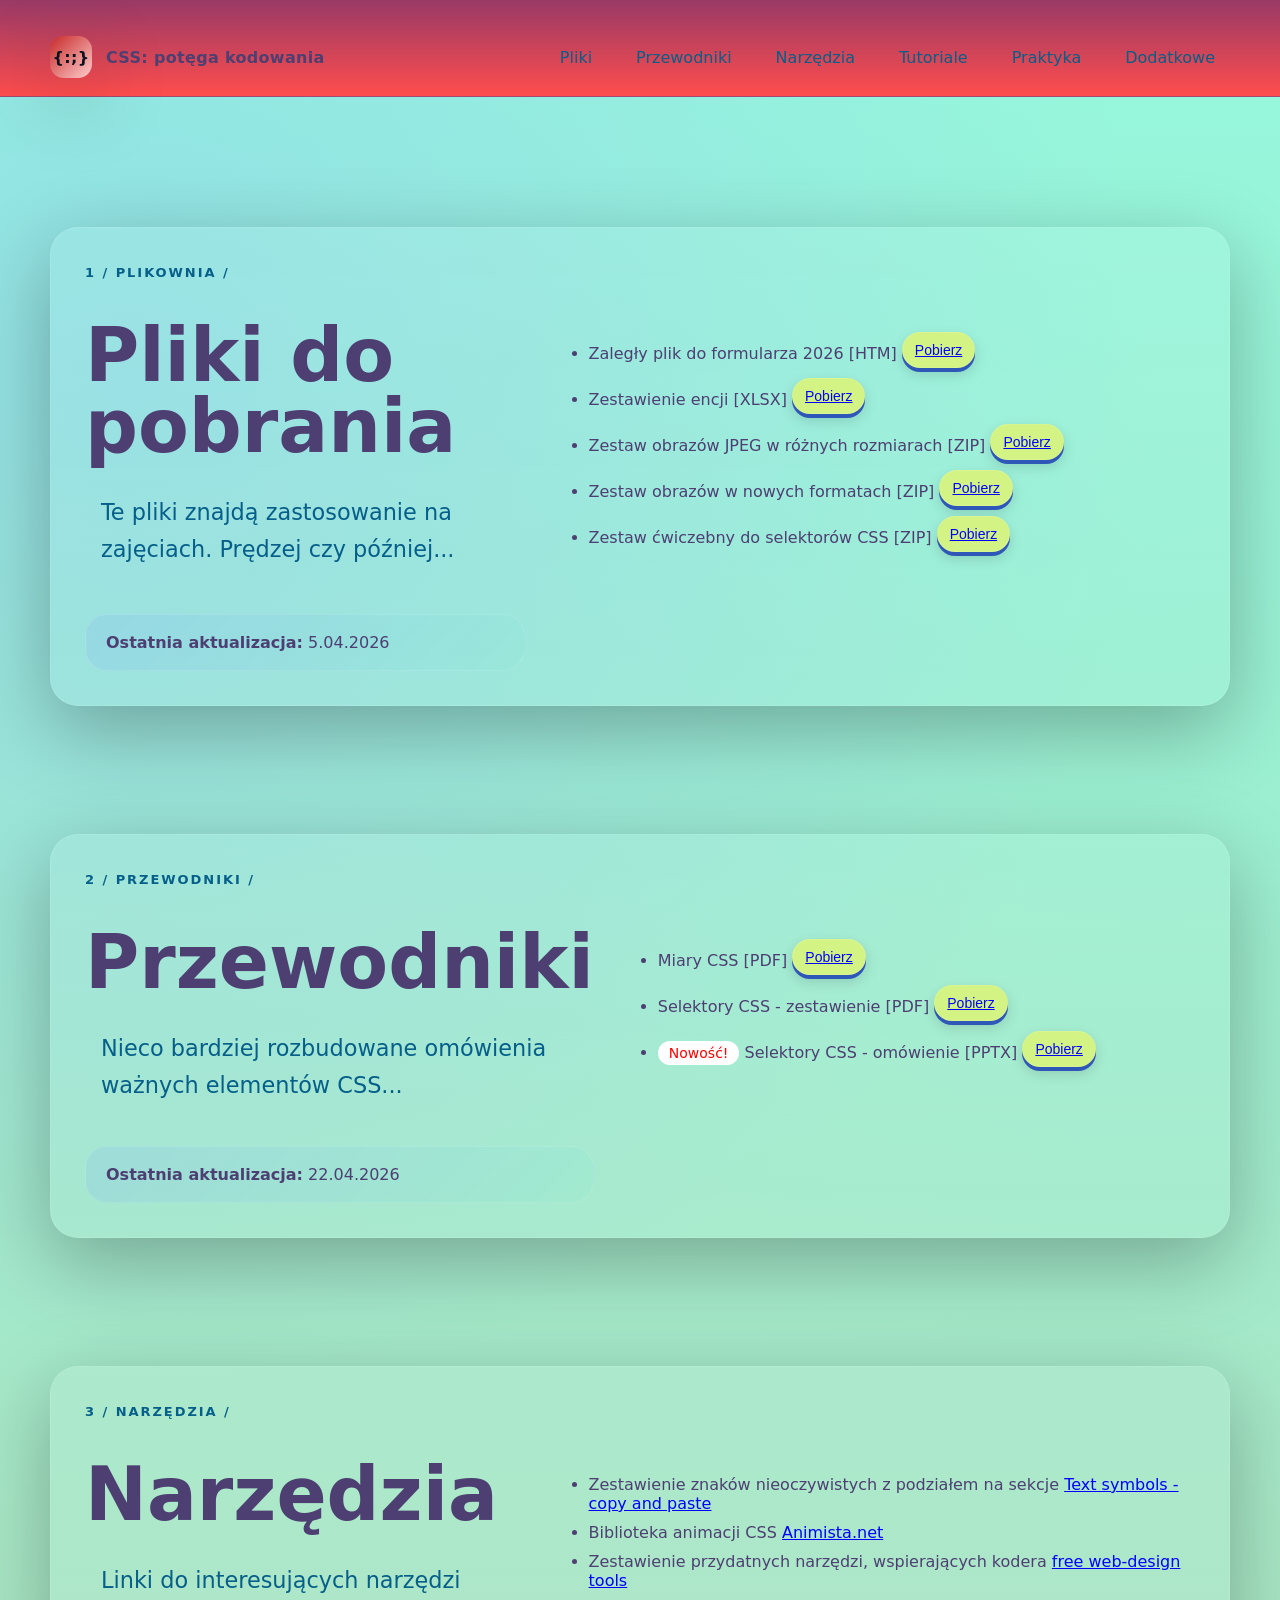
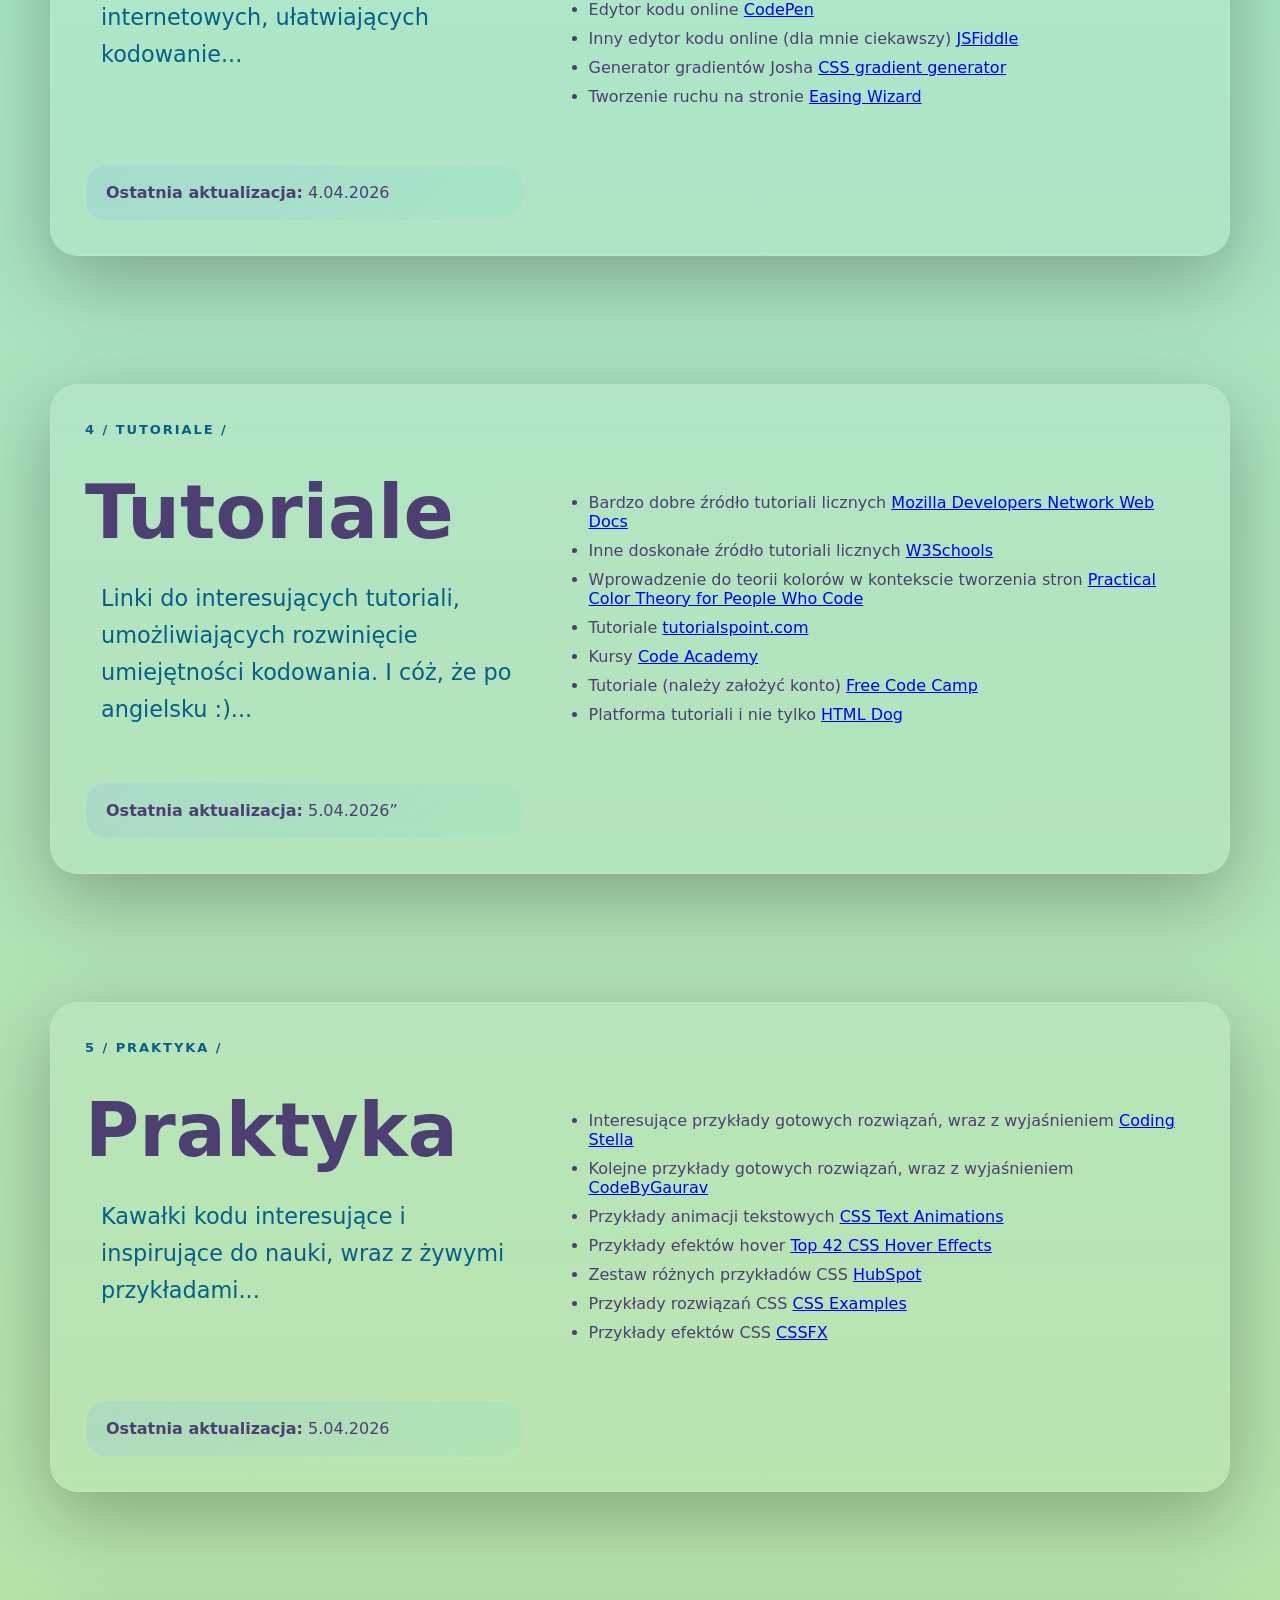
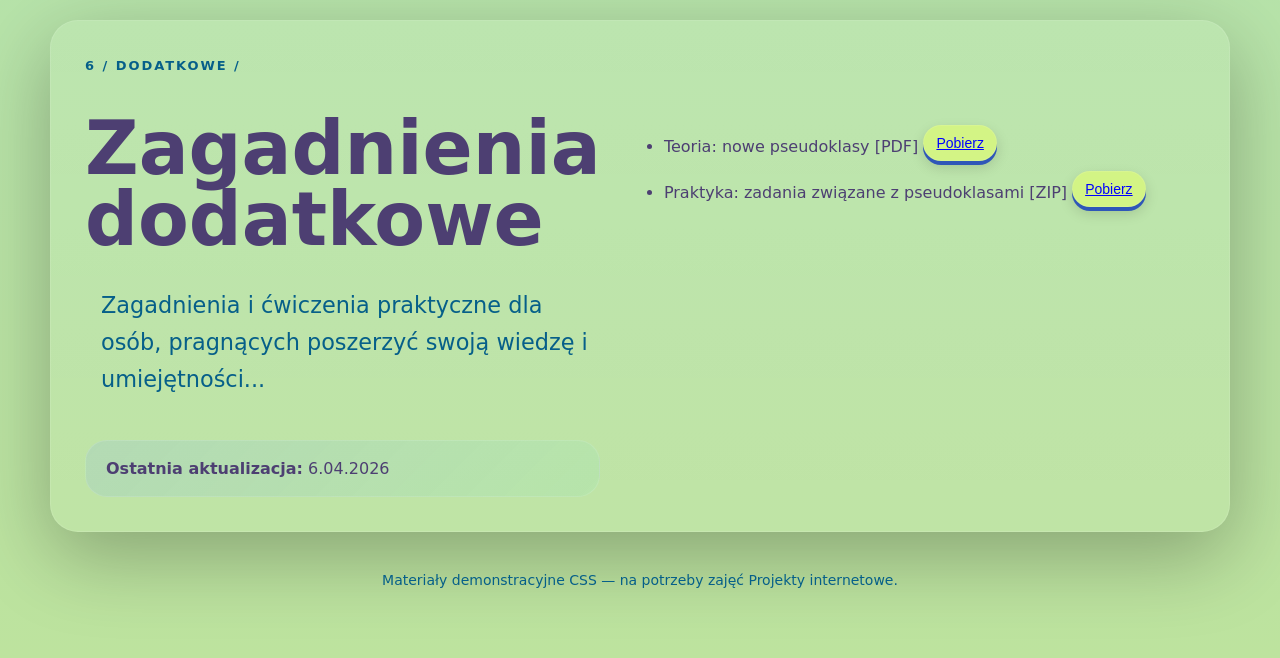
==== index.html @ cc1906f0 "Update index.html" ====
<!DOCTYPE html>
<html lang="pl">
<head>
  <meta charset="UTF-8" />
  <meta name="viewport" content="width=device-width, initial-scale=1.0" />
  <link rel="icon" href="balwan.svg" type="image/x-icon">

  <title>CSS: potęga kodowania</title>
  <style>
    :root {
      --bg: #0a7075;
      --bg2: #0c969c;
      --panel: #6ba3be;
      --panel-strong: #274d60;
      --line: #8a7c8a;
      --text: #4d3f72;
      --muted: #065f89;
      --accent: #79a8ff;
      --accent-2: #065f89;
      --warm: #ffb86b;
      --bad: #ff7780;
      --good: #65e2a3;
      --shadow: 0 24px 80px rgba(0,0,0,.28);
      --radius: 22px;
    }
    * { box-sizing: border-box; }
    html { scroll-behavior: smooth; }
    body {
      margin: 0;
      font-family: Inter, ui-sans-serif, system-ui, -apple-system, Segoe UI, Roboto, Arial, sans-serif;
      color: var(--text);
      background:
        radial-gradient(circle at 10% 10%, rgba(121,168,255,.28), transparent 28%),
        radial-gradient(circle at 90% 15%, rgba(120,240,213,.15), transparent 24%),
        linear-gradient(180deg, #98f8dd 0%, #aae3c1 48%, #bde39e 100%);
      min-height: 100vh;
    }
    a { color: inherit; }
    .wrap {
      width: min(1180px, calc(100vw - 48px));
      margin: 0 auto;
    }
    header.hero {
      padding: 36px 0 18px;
      position: sticky;
      top: 0;
      z-index: 20;
      backdrop-filter: blur(14px);
      background: linear-gradient(180deg, #983A66, #ff4d4d);
      border-bottom: 1px solid rgba(255,255,255,.08);
    }
    .nav {
      display: flex;
      justify-content: space-between;
      align-items: center;
      gap: 20px;
    }
    .brand {
      display: flex;
      align-items: center;
      gap: 14px;
      font-weight: 700;
      letter-spacing: .02em;
    }
    .logo {
      width: 42px;
      height: 42px;
      border-radius: 14px;
      display: grid;
      place-items: center;
      background: linear-gradient(135deg, #c72928, #ffcccd);
      color: #07111f;
      box-shadow: var(--shadow);
      font-weight: 900;
    }
    .navlinks {
      display: flex;
      gap: 14px;
      flex-wrap: wrap;
    }
    .navlinks a {
      text-decoration: none;
      color: #065f89;
      padding: 10px 14px;
      border-radius: 999px;
      border: 1px solid transparent;
      transition: .2s ease;
    }
    .navlinks a:hover,
    .navlinks a:focus-visible {
      color: var(--text);
      border-color: var(--line);
      background: rgba(255,255,255,.06);
      outline: none;
    }
    main { padding: 28px 0 64px; }
    section {
      margin: 26px 0;
      padding: 34px;
      background: linear-gradient(180deg, rgba(255,255,255,.08), rgba(255,255,255,.06));
      border: 1px solid rgba(255,255,255,.10);
      border-radius: 28px;
      box-shadow: var(--shadow);
    }
    .kicker {
      display: inline-flex;
      align-items: center;
      gap: 10px;
      font-size: 13px;
      text-transform: uppercase;
      letter-spacing: .15em;
      color: var(--accent-2);
      font-weight: 700;
      margin-bottom: 16px;
    }
    h1,h2,h3,p { margin: 0; }
    h1 {
      font-size: clamp(40px, 6vw, 74px);
      line-height: .96;
      max-width: 10ch;
      margin-bottom: 18px;
    }
    h2 {
      font-size: clamp(28px, 4vw, 42px);
      line-height: 1.02;
      margin-bottom: 10px;
    }
    .lede, .sub {
      margin-left: 1rem;
      margin-top: 2rem;
      color: var(--muted);
      line-height: 1.65;
      max-width: 70ch;
      /*font-size: 24px;*/
      font-size: 1.4rem;
    }
    .hero-grid,
    .grid-2,
    .grid-3 {
      display: grid;
      gap: 24px;
      align-items: start;
    }
    .hero-grid { grid-template-columns: .85fr 1.25fr; margin-top: 24px; }
    .grid-2 { grid-template-columns: 1fr 1fr; }
    .grid-3 { grid-template-columns: repeat(3, 1fr); }
    .panel {
      background: rgba(11,16,32,.56);
      border: 1px solid rgba(255,255,255,.1);
      border-radius: var(--radius);
      padding: 22px;
      overflow: hidden;
    }
    div li {
      margin-bottom: 10px;
    }
    div li a {
      color: blue;
    }
    button a {
      color: black;
    }
    .panel h3 { font-size: 22px; margin-bottom: 12px; }
    .chips {
      display: flex;
      flex-wrap: wrap;
      gap: 10px;
      margin-top: 16px;
    }
    .chip {
      padding: 9px 12px;
      border-radius: 999px;
      background: #d3f485;
      border: 1px solid rgba(255,255,255,.1);
      color: var(--text);
      font-size: 14px;
    }
    .new {
      padding: 3px 10px;
      border-radius: 999px;
      background: white;
      border: 1px solid rgba(255,255,255,.1);
      color: red;
      font-size: 14px;
    }
    .butt {
      cursor: pointer;
      box-shadow: 0 4px 0 #2f57b8, 0 6px 14px rgba(0,0,0,0.15);
      transform: translateY(-4px);
      transition: transform 0.1s ease, box-shadow 0.1s ease, filter 0.1s ease;
    }
    .butt:hover {
      filter: brightness(1.05);
    }

    .butt:active {
      transform: translateY(4px);
      box-shadow: 0 1px 0 #2f57b8, 0 2px 6px rgba(0,0,0,0.12);
    }
    .button-row {
      display: flex;
      flex-wrap: wrap;
      gap: 14px;
      margin-top: 18px;
    }
    .ui-btn, .link-card {
      transition: transform .2s ease, background .2s ease, border-color .2s ease, box-shadow .2s ease;
    }
    .ui-btn {
      border: none;
      border-radius: 16px;
      padding: 14px 18px;
      font-weight: 700;
      font-size: 15px;
      background: linear-gradient(135deg, #7aa9ff, #79efd4);
      color: #081221;
      cursor: pointer;
      box-shadow: 0 10px 24px rgba(121,168,255,.25);
    }
    .ui-btn.secondary {
      background: rgba(255,255,255,.08);
      color: var(--text);
      border: 1px solid rgba(255,255,255,.14);
      box-shadow: none;
    }
    .ui-btn:hover { transform: translateY(-2px); }
    .ui-btn:active { transform: translateY(1px) scale(.99); }
    .ui-btn:focus-visible {
      outline: 3px solid rgba(120,240,213,.9);
      outline-offset: 3px;
    }
    .link-card {
      display: block;
      padding: 18px;
      border-radius: 18px;
      border: 1px solid rgba(255,255,255,.1);
      background: rgba(255,255,255,.05);
      text-decoration: none;
      color: var(--text);
      min-height: 120px;
    }
    .link-card:hover {
      border-color: rgba(121,168,255,.6);
      background: rgba(121,168,255,.12);
      transform: translateY(-2px);
    }
    .link-card:visited { color: #ced8ff; }
    .link-card:focus-visible {
      outline: 3px solid rgba(255,184,107,.95);
      outline-offset: 3px;
    }
    .demo-browser {
      background: linear-gradient(180deg, rgba(255,255,255,.08), rgba(255,255,255,.03));
      border: 1px solid rgba(255,255,255,.12);
      border-radius: 24px;
      padding: 18px;
      position: relative;
    }
    .browser-top {
      display: flex;
      align-items: center;
      gap: 10px;
      margin-bottom: 16px;
      color: var(--muted);
      font-size: 14px;
    }
    .dots { display: flex; gap: 8px; }
    .dots span {
      width: 10px; height: 10px; border-radius: 50%; display: inline-block;
      background: rgba(255,255,255,.35);
    }
    .address {
      flex: 1; padding: 10px 14px; border-radius: 999px; background: rgba(255,255,255,.06); border: 1px solid rgba(255,255,255,.08);
    }
    .state-list { display: grid; gap: 12px; margin-top: 14px; }
    .state-item {
      display: flex; align-items: center; justify-content: space-between; gap: 16px;
      padding: 16px; border-radius: 18px; background: rgba(255,255,255,.05); border: 1px solid rgba(255,255,255,.08);
    }
    .state-item strong { font-size: 17px; }
    .state-item small { color: var(--muted); }
    .state-item:hover { background: rgba(121,168,255,.10); }
    .state-item:has(.mini-toggle:checked) { border-color: rgba(120,240,213,.55); }
    .mini-toggle { width: 22px; height: 22px; accent-color: #79efd4; }
    .code {
      margin-top: 16px;
      padding: 18px 20px;
      background: rgba(6,10,20,.94);
      border: 1px solid rgba(255,255,255,.08);
      border-radius: 20px;
      overflow: auto;
      color: #dbe6ff;
      font-family: ui-monospace, SFMono-Regular, Menlo, Consolas, monospace;
      line-height: 1.6;
      font-size: 14px;
      white-space: pre-wrap;
    }
    .code .selector { color: #79efd4; }
    .code .prop { color: #8fb7ff; }
    .code .val { color: #ffd289; }
    .code .comment { color: #7f8aad; }
    .form-grid { display: grid; gap: 14px; margin-top: 18px; }
    .field {
      display: grid; gap: 8px;
    }
    .field label { font-weight: 650; }
    .field input, .field select {
      width: 100%;
      padding: 14px 15px;
      border-radius: 16px;
      background: rgba(255,255,255,.06);
      color: var(--text);
      border: 1px solid rgba(255,255,255,.12);
      transition: border-color .2s ease, box-shadow .2s ease, background .2s ease;
    }
    .field input::placeholder { color: #91a0c5; }
    .field input:focus-visible, .field select:focus-visible {
      outline: none;
      border-color: rgba(121,168,255,.85);
      box-shadow: 0 0 0 4px rgba(121,168,255,.18);
    }
    .field input:required { border-left: 4px solid var(--warm); }
    .field input:valid { border-color: rgba(101,226,163,.7); background: rgba(101,226,163,.08); }
    .field input:invalid:not(:placeholder-shown) { border-color: rgba(255,119,128,.82); background: rgba(255,119,128,.08); }
    .field input:disabled { opacity: .55; cursor: not-allowed; }
    .prefs {
      display: flex; flex-wrap: wrap; gap: 12px; margin-top: 8px;
    }
    .check {
      display: inline-flex; align-items: center; gap: 10px;
      padding: 12px 14px; border-radius: 16px; background: rgba(255,255,255,.05); border: 1px solid rgba(255,255,255,.1);
    }
    .check:has(input:checked) {
      border-color: rgba(120,240,213,.65);
      background: rgba(120,240,213,.12);
    }
    .check input { accent-color: #79efd4; }
    .table-demo {
      margin-top: 18px;
      display: grid;
      gap: 10px;
    }
    .row {
      display: grid;
      grid-template-columns: 58px 1fr auto;
      align-items: center;
      gap: 14px;
      padding: 14px 16px;
      border-radius: 18px;
      border: 1px solid rgba(255,255,255,.08);
      background: rgba(255,255,255,.04);
    }
    .row:nth-child(odd) { background: rgba(121,168,255,.08); }
    .row:first-child { border-color: rgba(255,184,107,.45); }
    .row:last-child { border-color: rgba(120,240,213,.45); }
    .badge {
      display: inline-flex; align-items: center; justify-content: center;
      min-width: 42px; padding: 8px 10px; border-radius: 999px; background: rgba(255,255,255,.1);
    }
    .grid-cards {
      margin-top: 18px;
      display: grid;
      grid-template-columns: repeat(2, 1fr);
      gap: 14px;
    }
    .card {
      padding: 18px;
      border-radius: 20px;
      border: 1px solid rgba(255,255,255,.08);
      background: rgba(255,255,255,.05);
    }
    .card:not(.compact) { min-height: 170px; }
    .card:first-child { background: linear-gradient(180deg, rgba(121,168,255,.18), rgba(255,255,255,.05)); }
    .card:has(.meta .tag.hot) { border-color: rgba(255,184,107,.55); }
    .meta { display: flex; gap: 8px; flex-wrap: wrap; margin-top: 12px; }
    .tag {
      display: inline-flex;
      align-items: center;
      gap: 8px;
      border-radius: 999px;
      padding: 8px 10px;
      background: rgba(255,255,255,.08);
      font-size: 13px;
      color: var(--muted);
    }
    .tag.hot { background: rgba(255,184,107,.16); color: #ffdbac; }
    .tag.ok { background: rgba(101,226,163,.16); color: #c6ffe0; }
    .callout {
      margin-top: 18px;
      padding: 18px 20px;
      border-radius: 22px;
      background: linear-gradient(135deg, rgba(121,168,255,.16), rgba(120,240,213,.10));
      border: 1px solid rgba(255,255,255,.12);
    }
    .tips { display: grid; gap: 12px; margin-top: 16px; }
    .tip {
      padding: 16px 18px; border-radius: 18px; background: rgba(255,255,255,.05); border: 1px solid rgba(255,255,255,.08);
    }
    .tip strong { display: block; margin-bottom: 6px; }
    footer {
      color: var(--muted);
      text-align: center;
      padding: 14px 0 6px;
      font-size: 14px;
    }
    @media (max-width: 900px) {
      .hero-grid, .grid-2, .grid-3, .grid-cards { grid-template-columns: 1fr; }
      .wrap { width: min(100vw - 28px, 1180px); }
      section { padding: 24px; }
      header.hero { position: static; }
    }
    @media print {
      header.hero { position: static; }
      body { background: #fff; color: #111; }
      section, .panel { box-shadow: none; }
    }
  </style>
</head>
<body>
  <header class="hero">
    <div class="wrap nav">
      <div class="brand"><div class="logo">{:;}</div> CSS: potęga kodowania</div>
      <nav class="navlinks" aria-label="Sekcje">
        <a href="#intro">Pliki</a>
        <a href="#stany">Przewodniki</a>
        <a href="#formularze">Narzędzia</a>
        <a href="#struktura">Tutoriale</a>
        <a href="#nowoczesne">Praktyka</a>
        <a href="#praktyka">Dodatkowe</a>
      </nav>
    </div>
  </header>
  
  <main class="wrap">
    <div id="intro"><br/><br/><br/><br/></div>
    <!--Pierwszy panel-->
    <section >
      <div class="kicker">1 / plikownia / </div>
      <div class="hero-grid">
        <div>
          <h1>Pliki do pobrania</h1>
          <p class="lede">Te pliki znajdą zastosowanie na zajęciach. Prędzej czy później...</p>
          <!--
          <div class="chips">
            <span class="chip">Tu bym wstawił linki</span>
            <span class="chip">:focus-visible</span>
            <span class="chip">:checked</span>
            <span class="chip">:nth-child()</span>
            <span class="chip">:not()</span>
            <span class="chip">:is()</span>
            <span class="chip">:where()</span>
            
          </div>
          to dawac przy swieżo wprowadzonej rzeczy> <span class="new">Nowość!</span>
          -->
        </div>
          <div>
            <div>
              <ul>
                <li>Zaległy plik do formularza 2026 [HTM] <button class="chip butt"><a href="downloads/form26/formularzCwiczebny.htm" download>Pobierz</a></button></li>
                <li>Zestawienie encji [XLSX] <button class="chip butt"><a href="downloads/encje.xlsx" download>Pobierz</a></button></li>
                <li>Zestaw obrazów JPEG w różnych rozmiarach [ZIP] <button class="chip butt"><a href="downloads/foto_responsywne.zip" download>Pobierz</a></button></li>
                
                <li>Zestaw obrazów w nowych formatach [ZIP] <button class="chip butt"><a href="downloads/imgNowe.zip" download>Pobierz</a></button></li>
                <li>Zestaw ćwiczebny do selektorów CSS [ZIP] <button class="chip butt"><a href="downloads/kurs/selektory.zip" download>Pobierz</a></button></li>
                
              </ul>
            </div>
          </div>
          <div class="callout">
            <strong>Ostatnia aktualizacja:</strong> 5.04.2026
          </div>
        </div>
      </div>
    </section>


  <div id="stany"><br/><br/><br/><br/></div>
    <!--Drugi panel-->
    <section >
      <div class="kicker">2 / przewodniki / </div>
      <div class="hero-grid">
        <div>
          <h1>Przewodniki</h1>
          <p class="lede">Nieco bardziej rozbudowane omówienia ważnych elementów CSS...</p>
          <!--
          <div class="chips">
            <span class="chip">Tu bym wstawił linki</span>
            <span class="chip">:focus-visible</span>
            <span class="chip">:checked</span>
            <span class="chip">:nth-child()</span>
            <span class="chip">:not()</span>
            <span class="chip">:is()</span>
            <span class="chip">:where()</span>
            
          </div>
          -->
        </div>
          <div>
            <div>
              <ul>
                <li>Miary CSS [PDF] <button class="chip butt"><a href="downloads/przewodniki/MiaryCSS.pdf" download>Pobierz</a></button></li>
                <li>Selektory CSS - zestawienie [PDF] <button class="chip butt"><a href="downloads/przewodniki/Selektory_zestawienie.pdf" download>Pobierz</a></button></li>
                <li><span class="new">Nowość!</span> Selektory CSS - omówienie [PPTX] <button class="chip butt"><a href="downloads/przewodniki/Selektory CSS_v_02.pptx" download>Pobierz</a></button></li>
              </ul>
            </div>
          </div>
          <div class="callout">
            <strong>Ostatnia aktualizacja:</strong> 22.04.2026
          </div>
        </div>
      </div>
    </section>

  <div id="formularze"><br/><br/><br/><br/></div>
    <!--Trzeci panel-->
    <section >
      <div class="kicker">3 / narzędzia / </div>
      <div class="hero-grid">
        <div>
          <h1>Narzędzia</h1>
          <p class="lede">Linki do interesujących narzędzi internetowych, ułatwiających kodowanie...</p>
          <!--
          <div class="chips">
            <span class="chip">Tu bym wstawił linki</span>
            <span class="chip">:focus-visible</span>
            <span class="chip">:checked</span>
            <span class="chip">:nth-child()</span>
            <span class="chip">:not()</span>
            <span class="chip">:is()</span>
            <span class="chip">:where()</span>
            
          </div>
          -->
        </div>
          <div>
            <div>
              <ul>
                <li>Zestawienie znaków nieoczywistych z podziałem na sekcje <a href="https://symbol.so/" target="_blank" rel="noopener noreferrer">Text symbols - copy and paste</a></li>
                <li>Biblioteka animacji CSS <a href="https://animista.net/play/basic" target="_blank" rel="noopener noreferrer">Animista.net</a></li>
                <li>Zestawienie przydatnych narzędzi, wspierających kodera <a href="https://www.fffuel.co/" target="_blank" rel="noopener noreferrer">free web-design tools</a></li>
                <li>Edytor kodu online <a href="https://codepen.io/" target="_blank" rel="noopener noreferrer">CodePen</a></li>
                <li>Inny edytor kodu online (dla mnie ciekawszy) <a href="https://jsfiddle.net/" target="_blank" rel="noopener noreferrer">JSFiddle</a></li>
                <li>Generator gradientów Josha <a href="https://www.joshwcomeau.com/gradient-generator/" target="_blank" rel="noopener noreferrer">CSS gradient generator</a></li>
                <li>Tworzenie ruchu na stronie <a href="https://easingwizard.com/" target="_blank" rel="noopener noreferrer">Easing Wizard</a></li>
                
                
              </ul>
            </div>
          </div>
          <div class="callout">
            <strong>Ostatnia aktualizacja:</strong> 4.04.2026
          </div>
        </div>
      </div>
    </section>

  <div id="struktura"><br/><br/><br/><br/></div>
    <!--Czwarty panel-->
    <section >
      <div class="kicker">4 / tutoriale / </div>
      <div class="hero-grid">
        <div>
          <h1>Tutoriale</h1>
          <p class="lede">Linki do interesujących tutoriali, umożliwiających rozwinięcie umiejętności kodowania. I cóż, że po angielsku :)...</p>
          <!--
          <div class="chips">
            <span class="chip">Tu bym wstawił linki</span>
            <span class="chip">:focus-visible</span>
            <span class="chip">:checked</span>
            <span class="chip">:nth-child()</span>
            <span class="chip">:not()</span>
            <span class="chip">:is()</span>
            <span class="chip">:where()</span>
            
          </div>
          -->
        </div>
          <div>
            <div>
              <ul>
                <li>Bardzo dobre źródło tutoriali licznych <a href="https://developer.mozilla.org/en-US/" target="_blank" rel="noopener noreferrer">Mozilla Developers Network Web Docs</a></li>
                <li>Inne doskonałe źródło tutoriali licznych <a href="https://www.w3schools.com/" target="_blank" rel="noopener noreferrer">W3Schools</a></li>
                <li>Wprowadzenie do teorii kolorów w kontekscie tworzenia stron <a href="https://tallys.github.io/color-theory/" target="_blank" rel="noopener noreferrer">Practical Color Theory for People Who Code</a></li>
                <li>Tutoriale <a href="https://www.tutorialspoint.com/" target="_blank" rel="noopener noreferrer">tutorialspoint.com</a></li>
                <li>Kursy <a href="https://www.codecademy.com/catalog/language/html-css" target="_blank" rel="noopener noreferrer">Code Academy</a></li>
                <li>Tutoriale (należy założyć konto) <a href="https://www.freecodecamp.org/" target="_blank" rel="noopener noreferrer">Free Code Camp</a></li>
                <li>Platforma tutoriali i nie tylko <a href="https://htmldog.com/" target="_blank" rel="noopener noreferrer">HTML Dog</a></li>
              </ul>
            </div>
          </div>
          <div class="callout">
            <strong>Ostatnia aktualizacja:</strong> 5.04.2026”</em>
            
          </div>
        </div>
      </div>
    </section>  

  <div id="nowoczesne"><br/><br/><br/><br/></div>
    <!--Piąty panel-->
    <section >
      <div class="kicker">5 / praktyka / </div>
      <div class="hero-grid">
        <div>
          <h1>Praktyka</h1>
          <p class="lede">Kawałki kodu interesujące i inspirujące do nauki, wraz z żywymi przykładami...</p>
          <!--
          <div class="chips">
            <span class="chip">Tu bym wstawił linki</span>
            <span class="chip">:focus-visible</span>
            <span class="chip">:checked</span>
            <span class="chip">:nth-child()</span>
            <span class="chip">:not()</span>
            <span class="chip">:is()</span>
            <span class="chip">:where()</span>
            
          </div>
          -->
        </div>
          <div>
            <div>
              <ul>
                
                <li>Interesujące przykłady gotowych rozwiązań, wraz z wyjaśnieniem <a href="https://codingstella.com/" target="_blank" rel="noopener noreferrer">Coding Stella</a></li>
                <li>Kolejne przykłady gotowych rozwiązań, wraz z wyjaśnieniem <a href="https://codebygaurav.in/" target="_blank" rel="noopener noreferrer">CodeByGaurav</a></li>
                <li>Przykłady animacji tekstowych <a href="https://prismic.io/blog/css-text-animations#animatecss" target="_blank" rel="noopener noreferrer">CSS Text Animations</a></li>
                <li>Przykłady efektów hover <a href="https://www.proglobalbusinesssolutions.com/css-hover-effects/" target="_blank" rel="noopener noreferrer">Top 42 CSS Hover Effects</a></li>
                <li>Zestaw różnych przykładów CSS <a href="https://github.com/HubSpotContentOffers?hubs_signup-url=blog.hubspot.com/website/css-animation-examples&hubs_signup-cta=submit&hubs_post=blog.hubspot.com/website/css-animation-examples&hubs_post-cta=submit" target="_blank" rel="noopener noreferrer">HubSpot</a></li>
                <li>Przykłady rozwiązań CSS <a href="https://freefrontend.com/css-code-examples/" target="_blank" rel="noopener noreferrer">CSS Examples</a></li>
                <li>Przykłady efektów CSS <a href="https://cssfx.netlify.app/" target="_blank" rel="noopener noreferrer">CSSFX</a></li>
              </ul>
            </div>
          </div>
          <div class="callout">
            <strong>Ostatnia aktualizacja:</strong> 5.04.2026
          </div>
        </div>
      </div>
    </section>

  <div id="praktyka"><br/><br/><br/><br/></div>
    <!--Szósty panel-->
    <section >
      <div class="kicker">6 / dodatkowe / </div>
      <div class="hero-grid">
        <div>
          <h1>Zagadnienia dodatkowe</h1>
          <p class="lede">Zagadnienia i ćwiczenia praktyczne dla osób, pragnących poszerzyć swoją wiedzę i umiejętności...</p>
          <!--
          <div class="chips">
            <span class="chip">Tu bym wstawił linki</span>
            <span class="chip">:focus-visible</span>
            <span class="chip">:checked</span>
            <span class="chip">:nth-child()</span>
            <span class="chip">:not()</span>
            <span class="chip">:is()</span>
            <span class="chip">:where()</span>
            
          </div>
          -->
        </div>
          <div>
            <div>
              <ul>
                <li>Teoria: nowe pseudoklasy [PDF] <button class="chip butt"><a href="downloads/dodatkowe/PseudoklasyNOWE.pdf" download>Pobierz</a></button></li>
                <li>Praktyka: zadania związane z pseudoklasami [ZIP] <button class="chip butt"><a href="downloads/dodatkowe/Zad__pseudoklasy.zip" download>Pobierz</a></button></li>
              </ul>
            </div>
          </div>
          <div class="callout">
            <strong>Ostatnia aktualizacja:</strong> 6.04.2026
          </div>
        </div>
      </div>
    </section>



    <footer>
      Materiały demonstracyjne CSS — na potrzeby zajęć Projekty internetowe.
    </footer>
  </main>
</body>
</html>
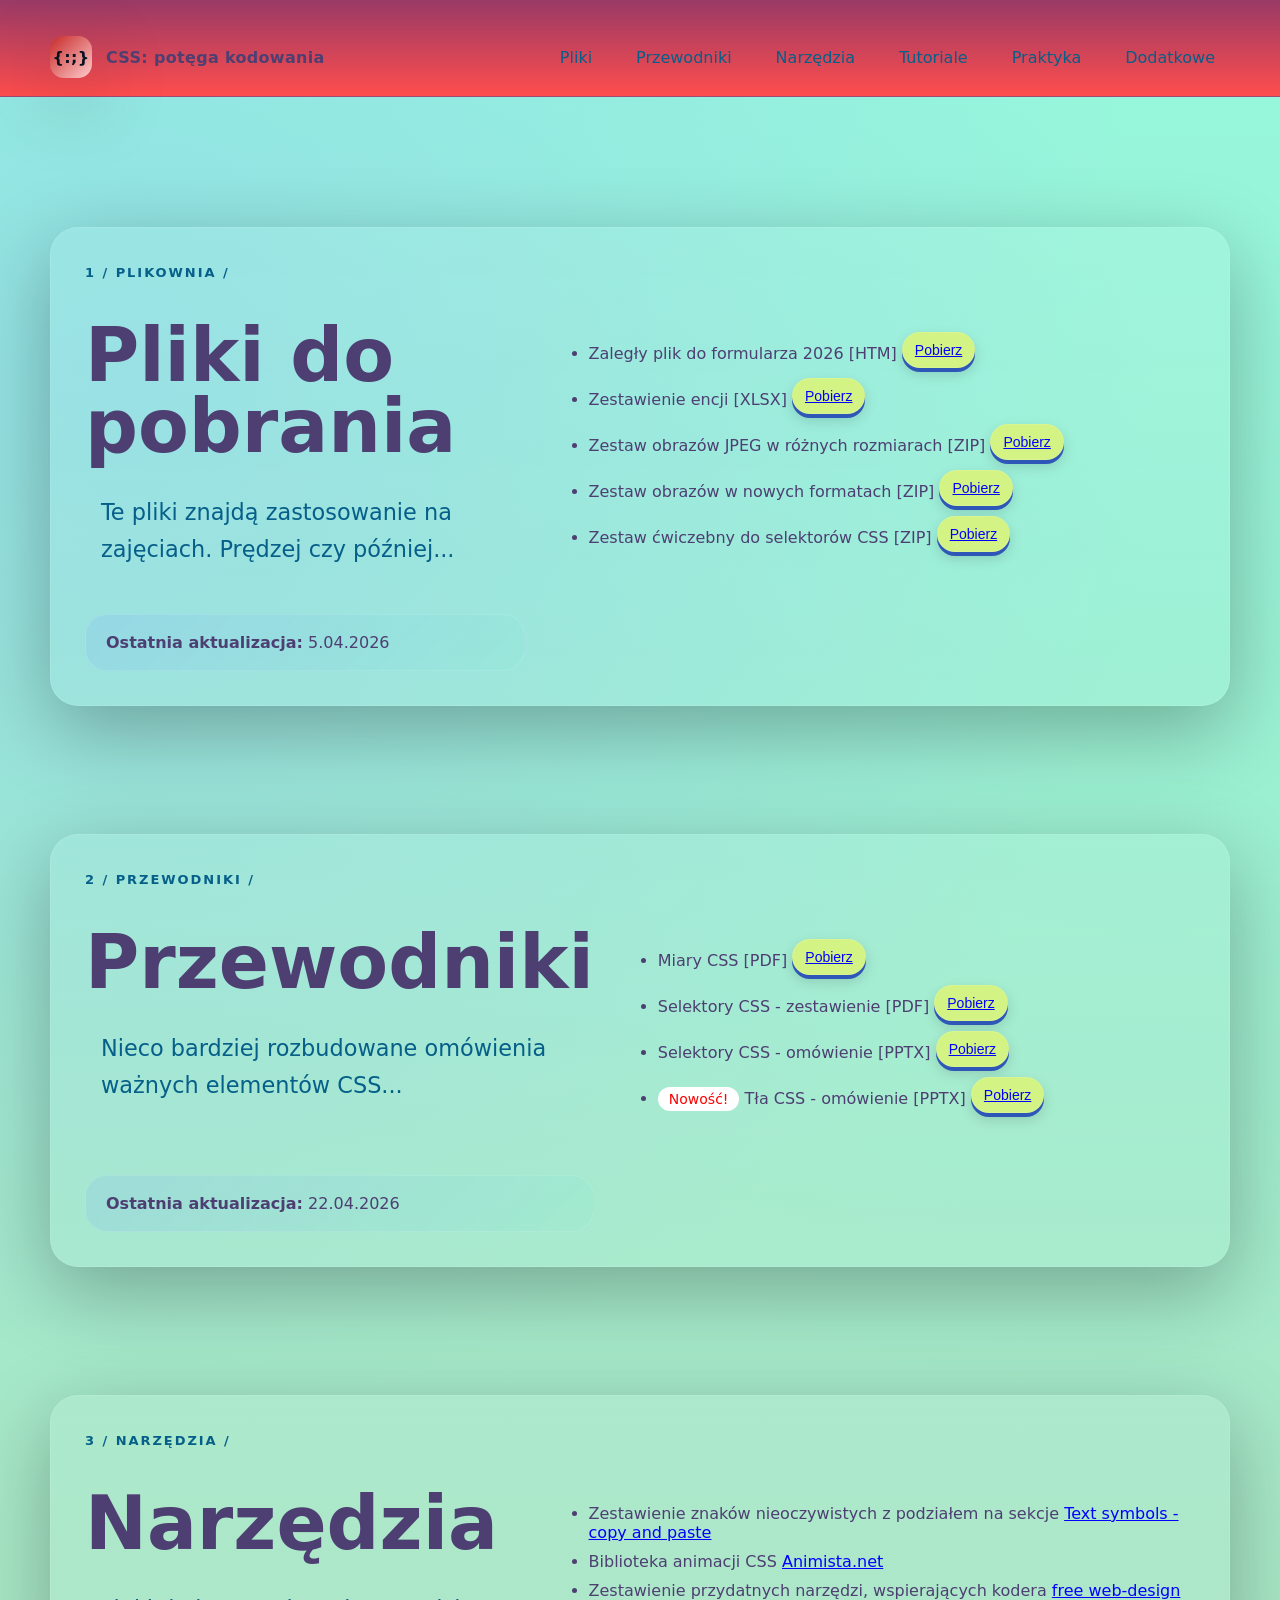
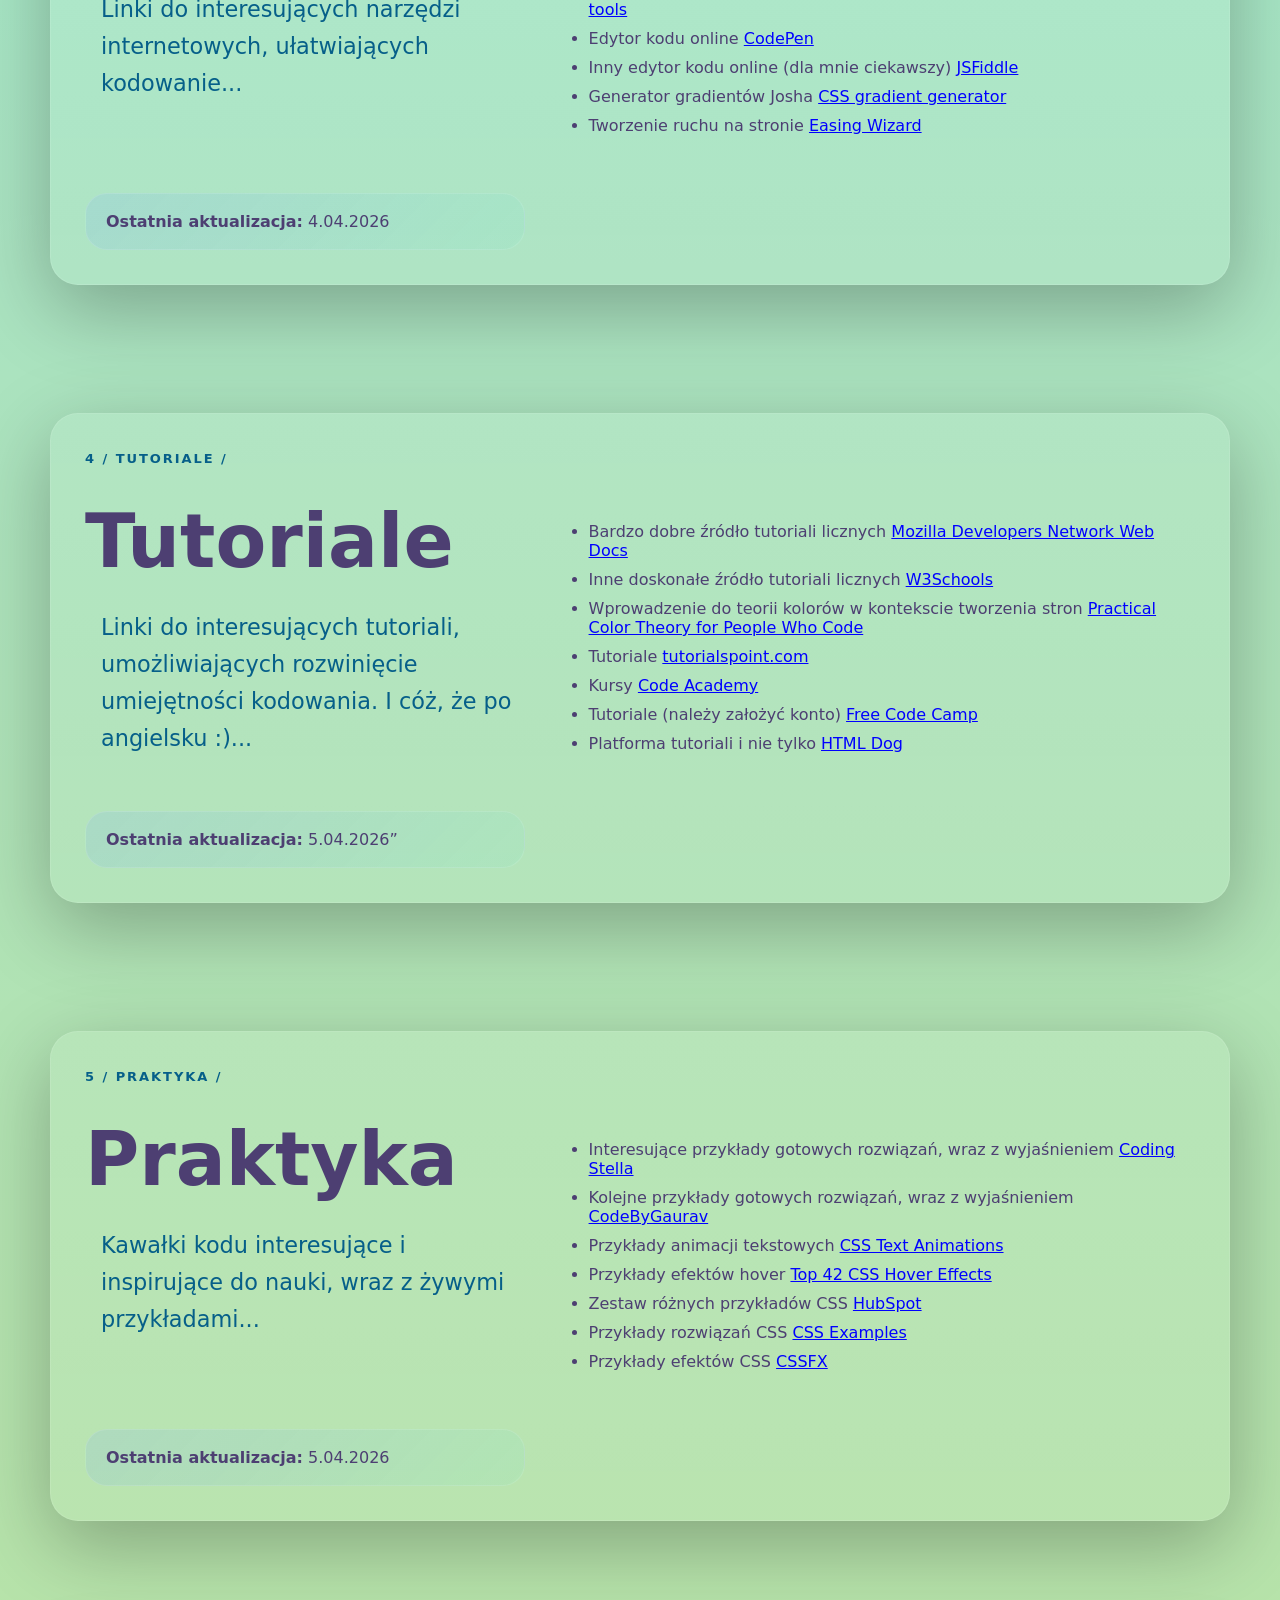
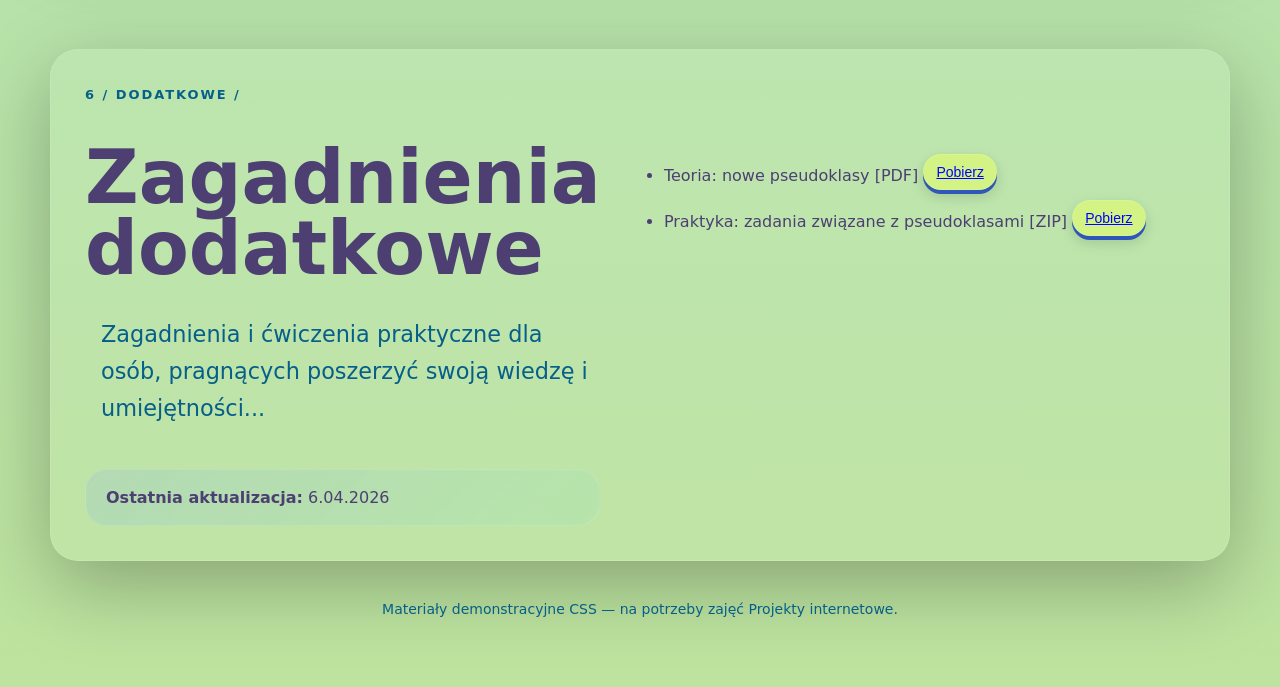
==== commit cf7802ce: "Update index.html" ====
--- a/index.html
+++ b/index.html
@@ -501,7 +501,8 @@
               <ul>
                 <li>Miary CSS [PDF] <button class="chip butt"><a href="downloads/przewodniki/MiaryCSS.pdf" download>Pobierz</a></button></li>
                 <li>Selektory CSS - zestawienie [PDF] <button class="chip butt"><a href="downloads/przewodniki/Selektory_zestawienie.pdf" download>Pobierz</a></button></li>
-                <li><span class="new">Nowość!</span> Selektory CSS - omówienie [PPTX] <button class="chip butt"><a href="downloads/przewodniki/Selektory CSS_v_02.pptx" download>Pobierz</a></button></li>
+                <li>Selektory CSS - omówienie [PPTX] <button class="chip butt"><a href="downloads/przewodniki/Selektory CSS_v_02.pptx" download>Pobierz</a></button></li>
+                <li><span class="new">Nowość!</span> Tła CSS - omówienie [PPTX] <button class="chip butt"><a href="downloads/przewodniki/TłaCSS.pptx" download>Pobierz</a></button></li>
               </ul>
             </div>
           </div>
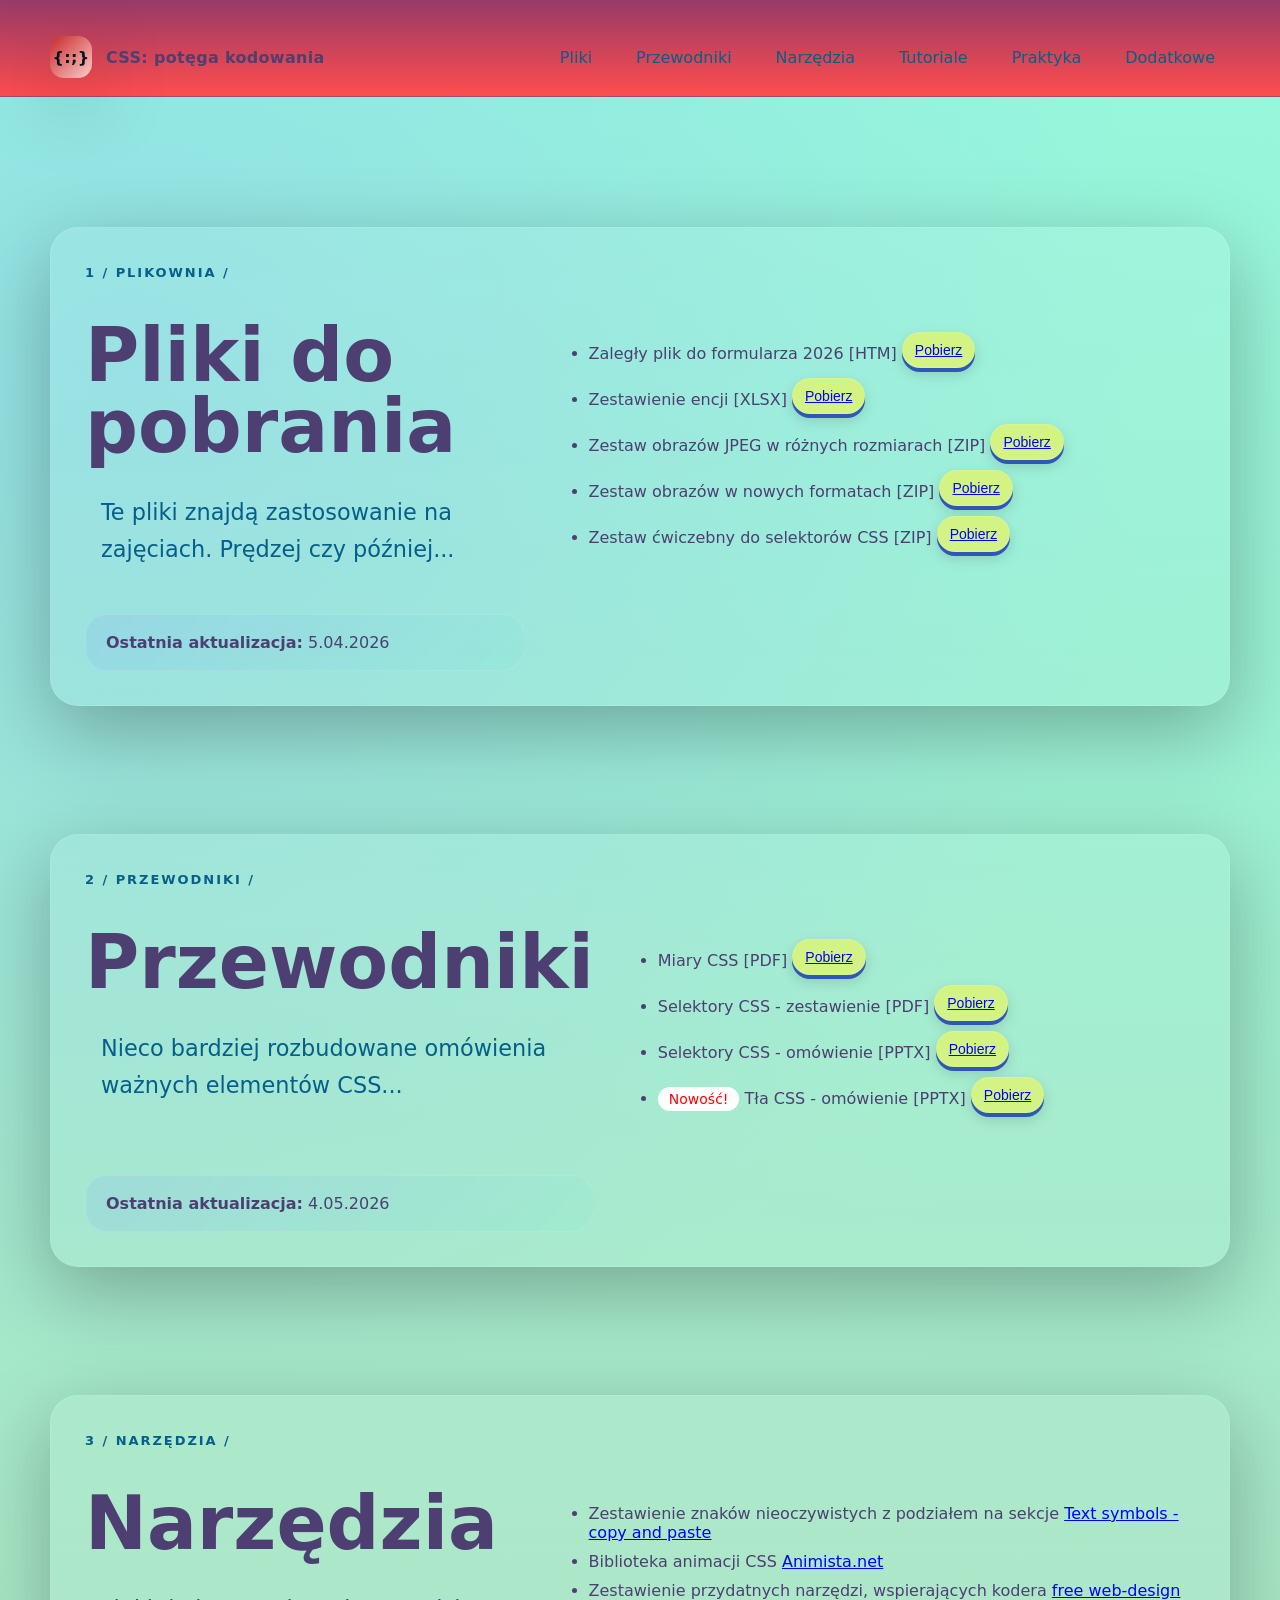
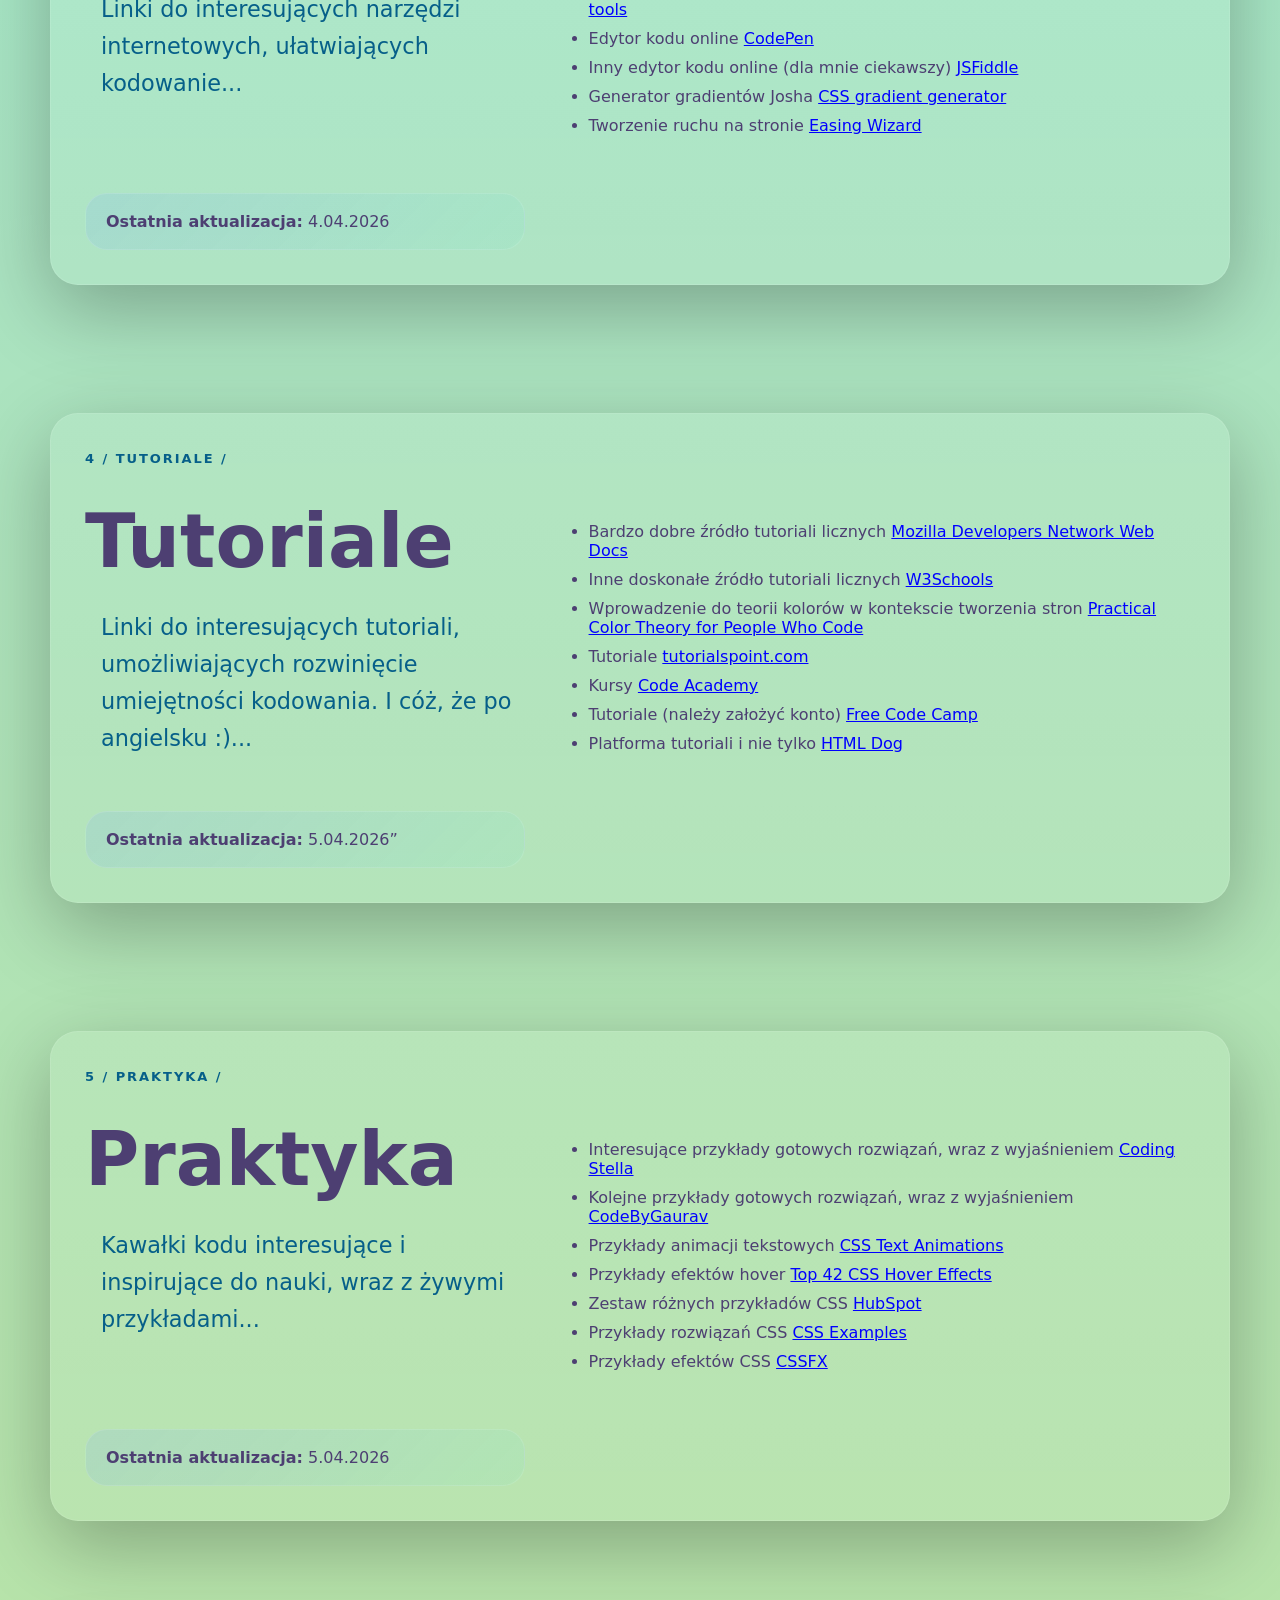
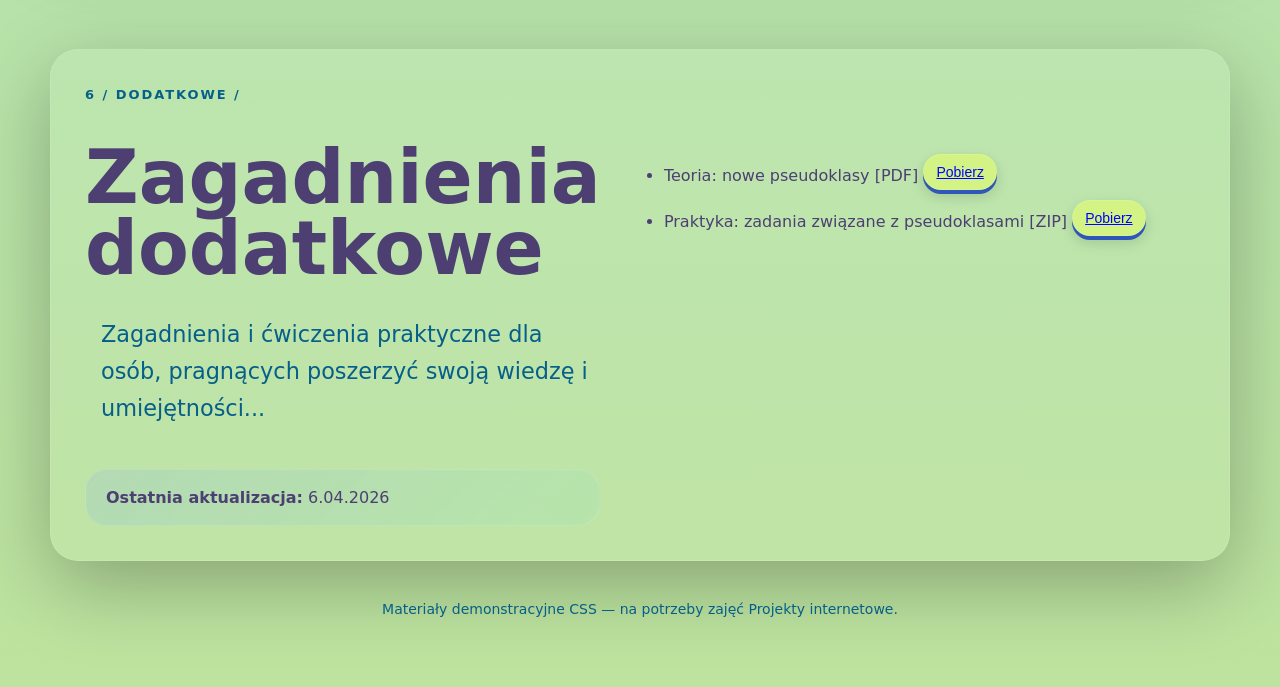
==== commit 414ed9b3: "Update index.html" ====
--- a/index.html
+++ b/index.html
@@ -507,7 +507,7 @@
             </div>
           </div>
           <div class="callout">
-            <strong>Ostatnia aktualizacja:</strong> 22.04.2026
+            <strong>Ostatnia aktualizacja:</strong> 4.05.2026
           </div>
         </div>
       </div>
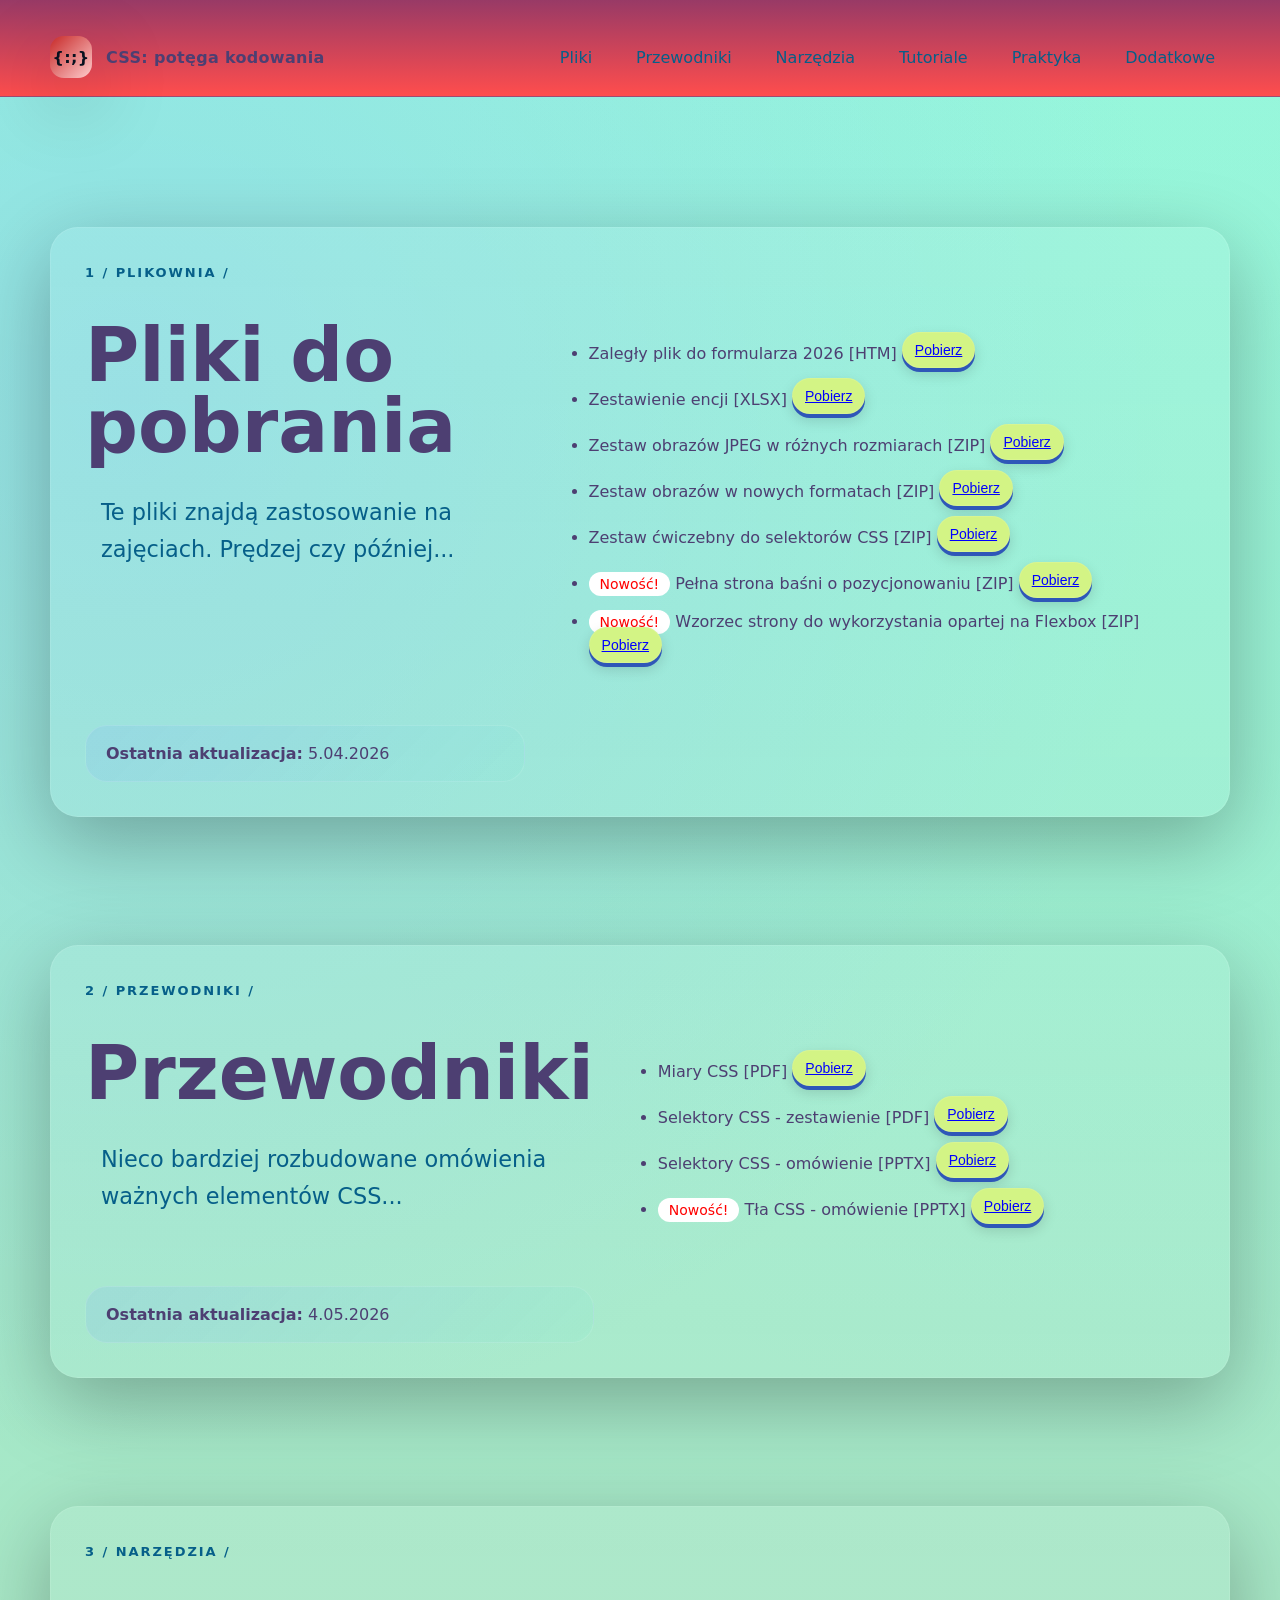
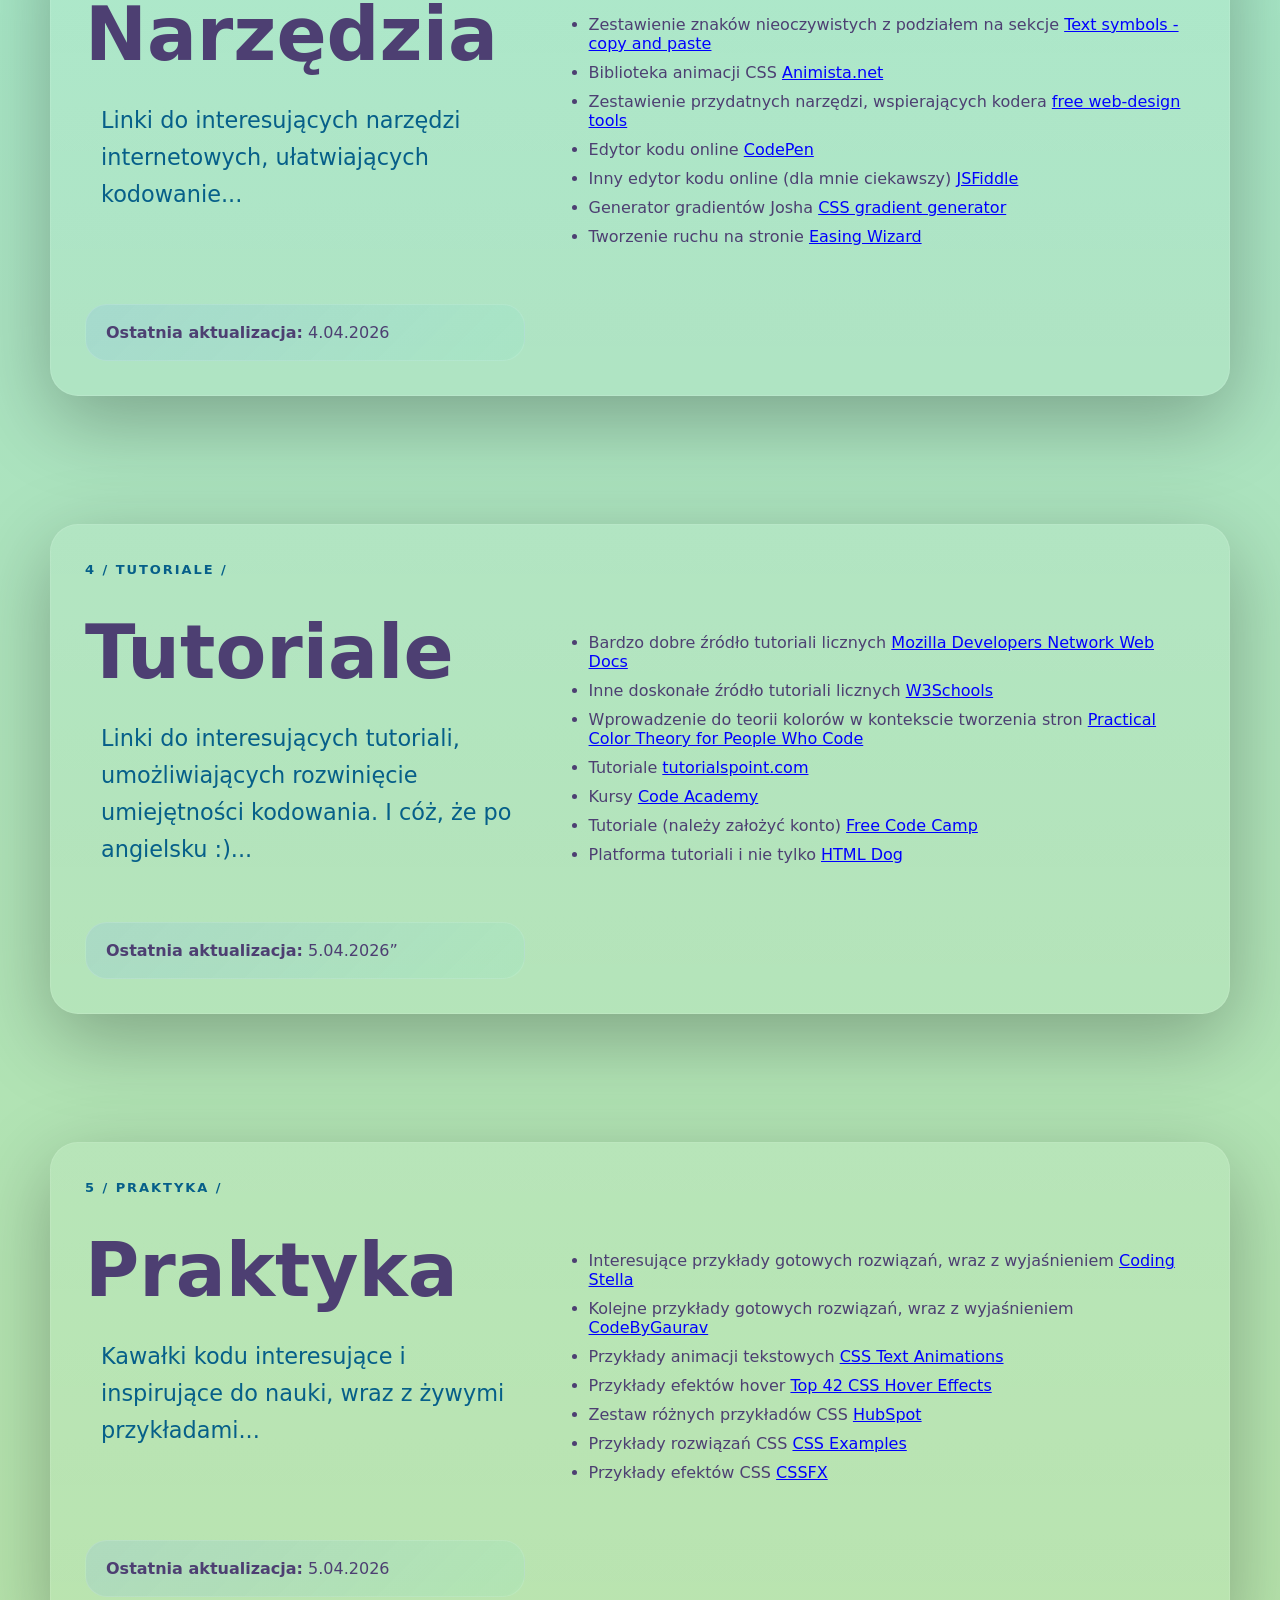
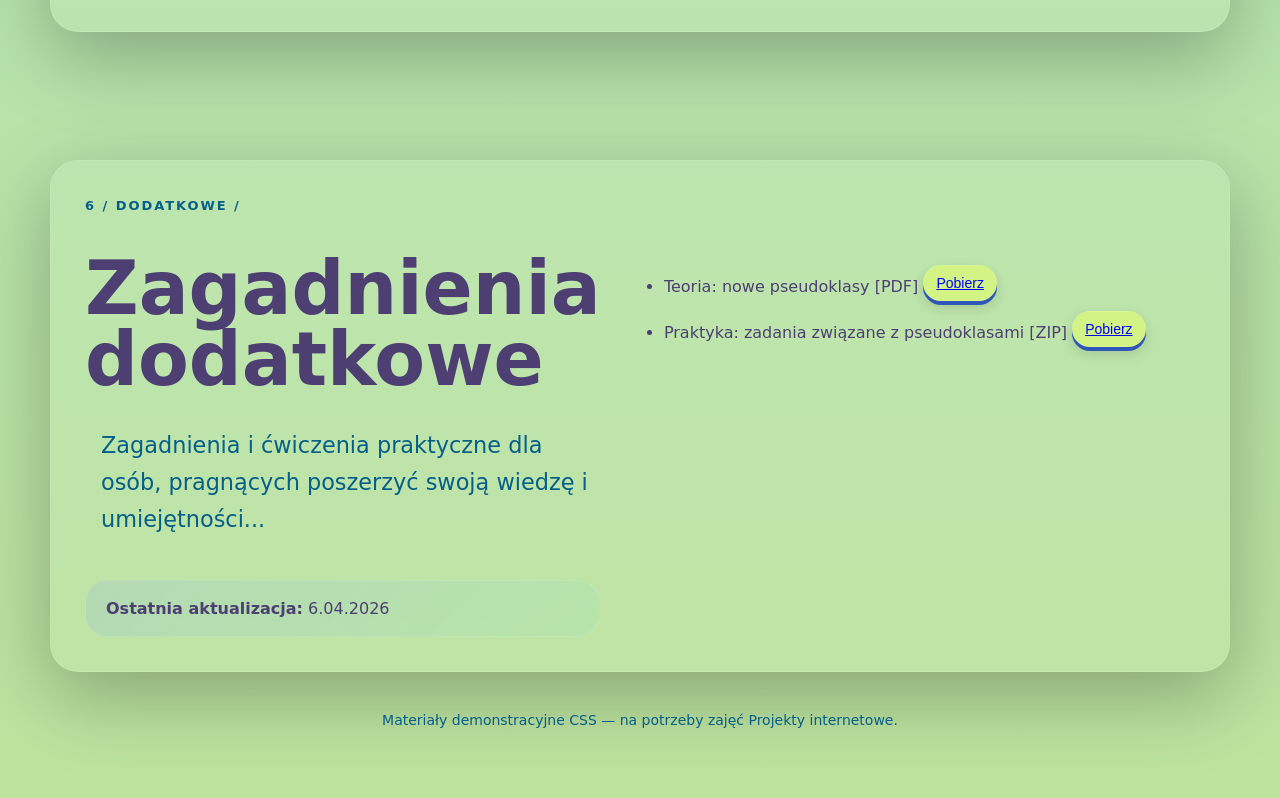
==== commit ab4b5596: "Update index.html" ====
--- a/index.html
+++ b/index.html
@@ -463,6 +463,8 @@
                 
                 <li>Zestaw obrazów w nowych formatach [ZIP] <button class="chip butt"><a href="downloads/imgNowe.zip" download>Pobierz</a></button></li>
                 <li>Zestaw ćwiczebny do selektorów CSS [ZIP] <button class="chip butt"><a href="downloads/kurs/selektory.zip" download>Pobierz</a></button></li>
+                <li><span class="new">Nowość!</span> Pełna strona baśni o pozycjonowaniu [ZIP] <button class="chip butt"><a href="downloads/kurs/BASNpozycjonowanieFullVersion.zip" download>Pobierz</a></button></li>
+                <li><span class="new">Nowość!</span> Wzorzec strony do wykorzystania opartej na Flexbox [ZIP] <button class="chip butt"><a href="downloads/kurs/wzorzecFlexbox.zip" download>Pobierz</a></button></li>
                 
               </ul>
             </div>
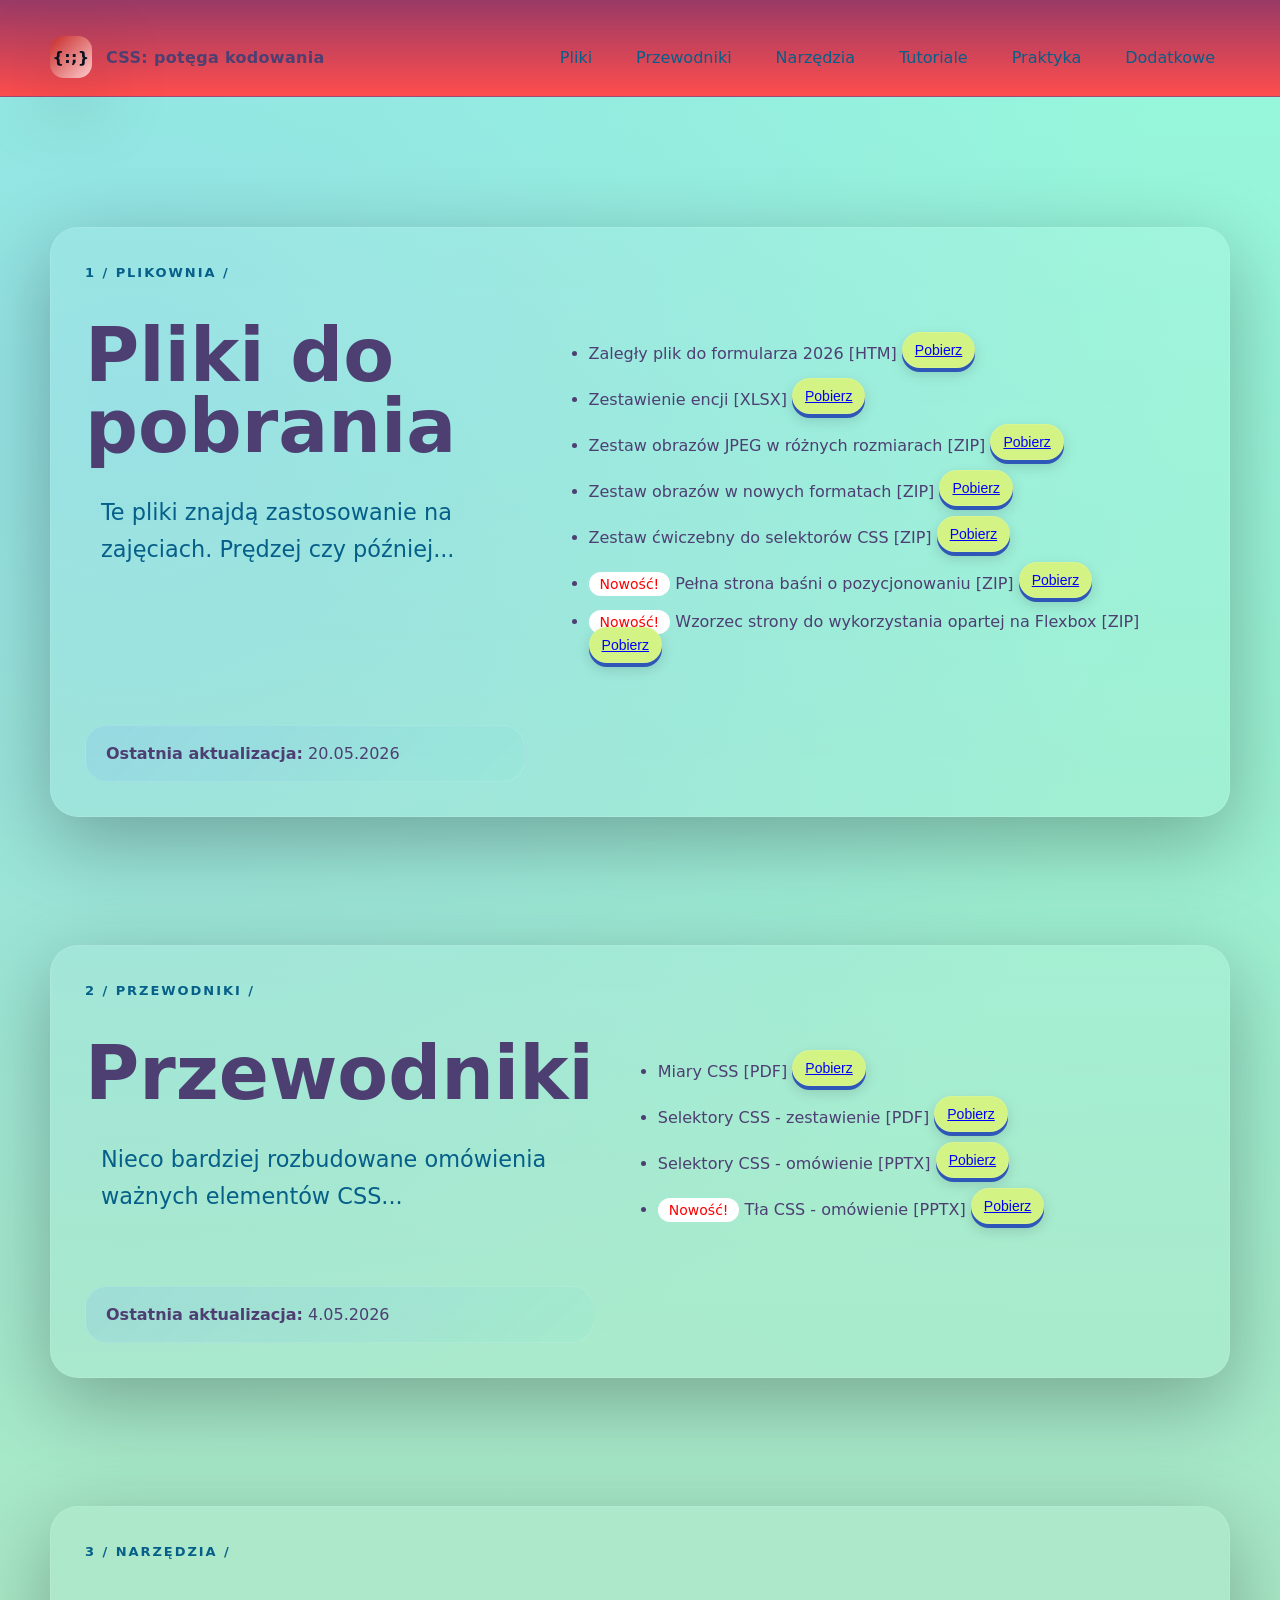
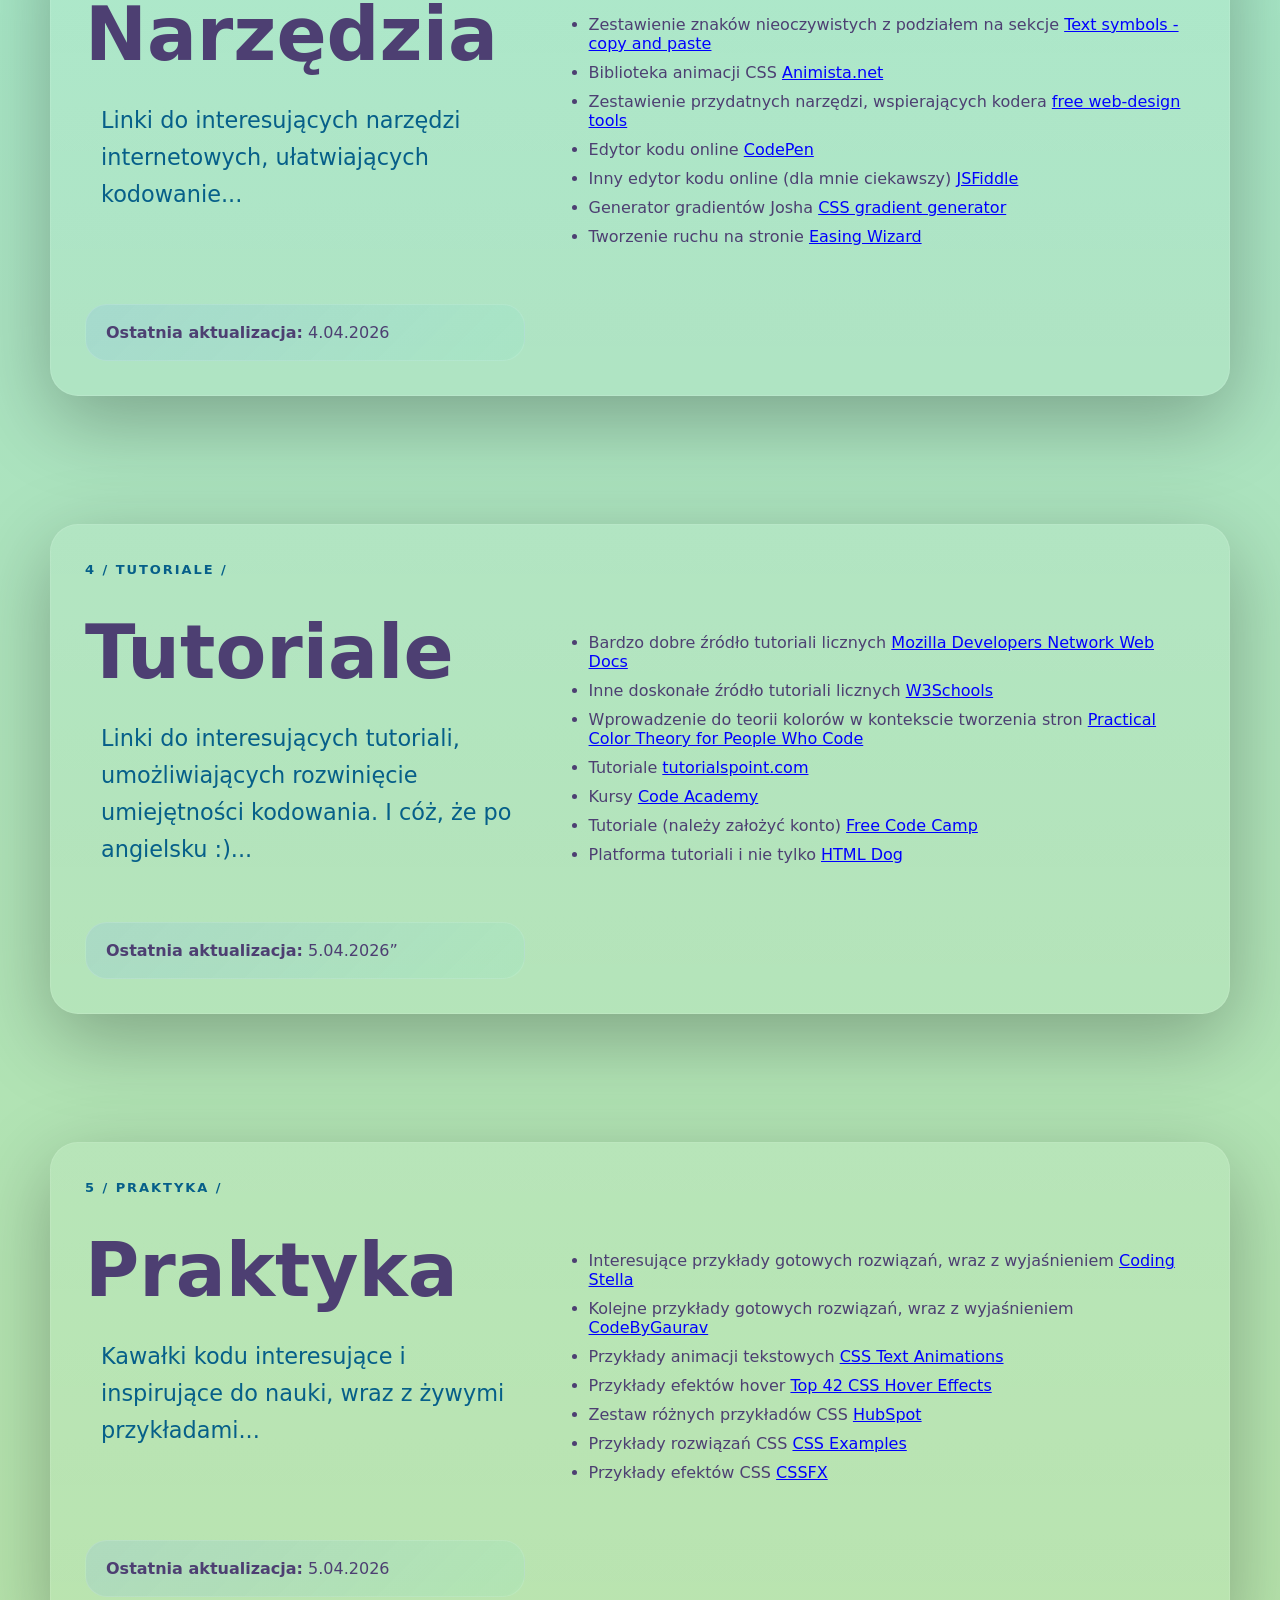
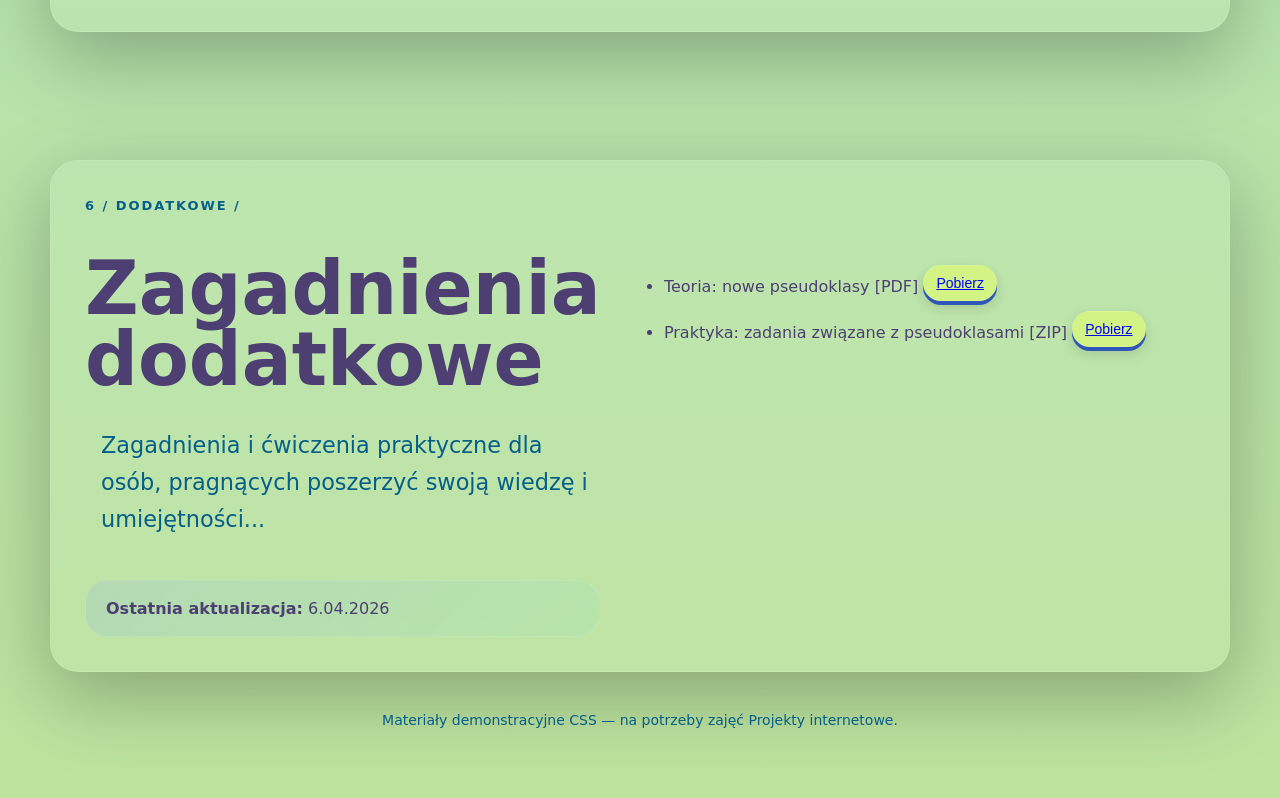
==== commit c8158d7e: "Update index.html" ====
--- a/index.html
+++ b/index.html
@@ -470,7 +470,7 @@
             </div>
           </div>
           <div class="callout">
-            <strong>Ostatnia aktualizacja:</strong> 5.04.2026
+            <strong>Ostatnia aktualizacja:</strong> 20.05.2026
           </div>
         </div>
       </div>
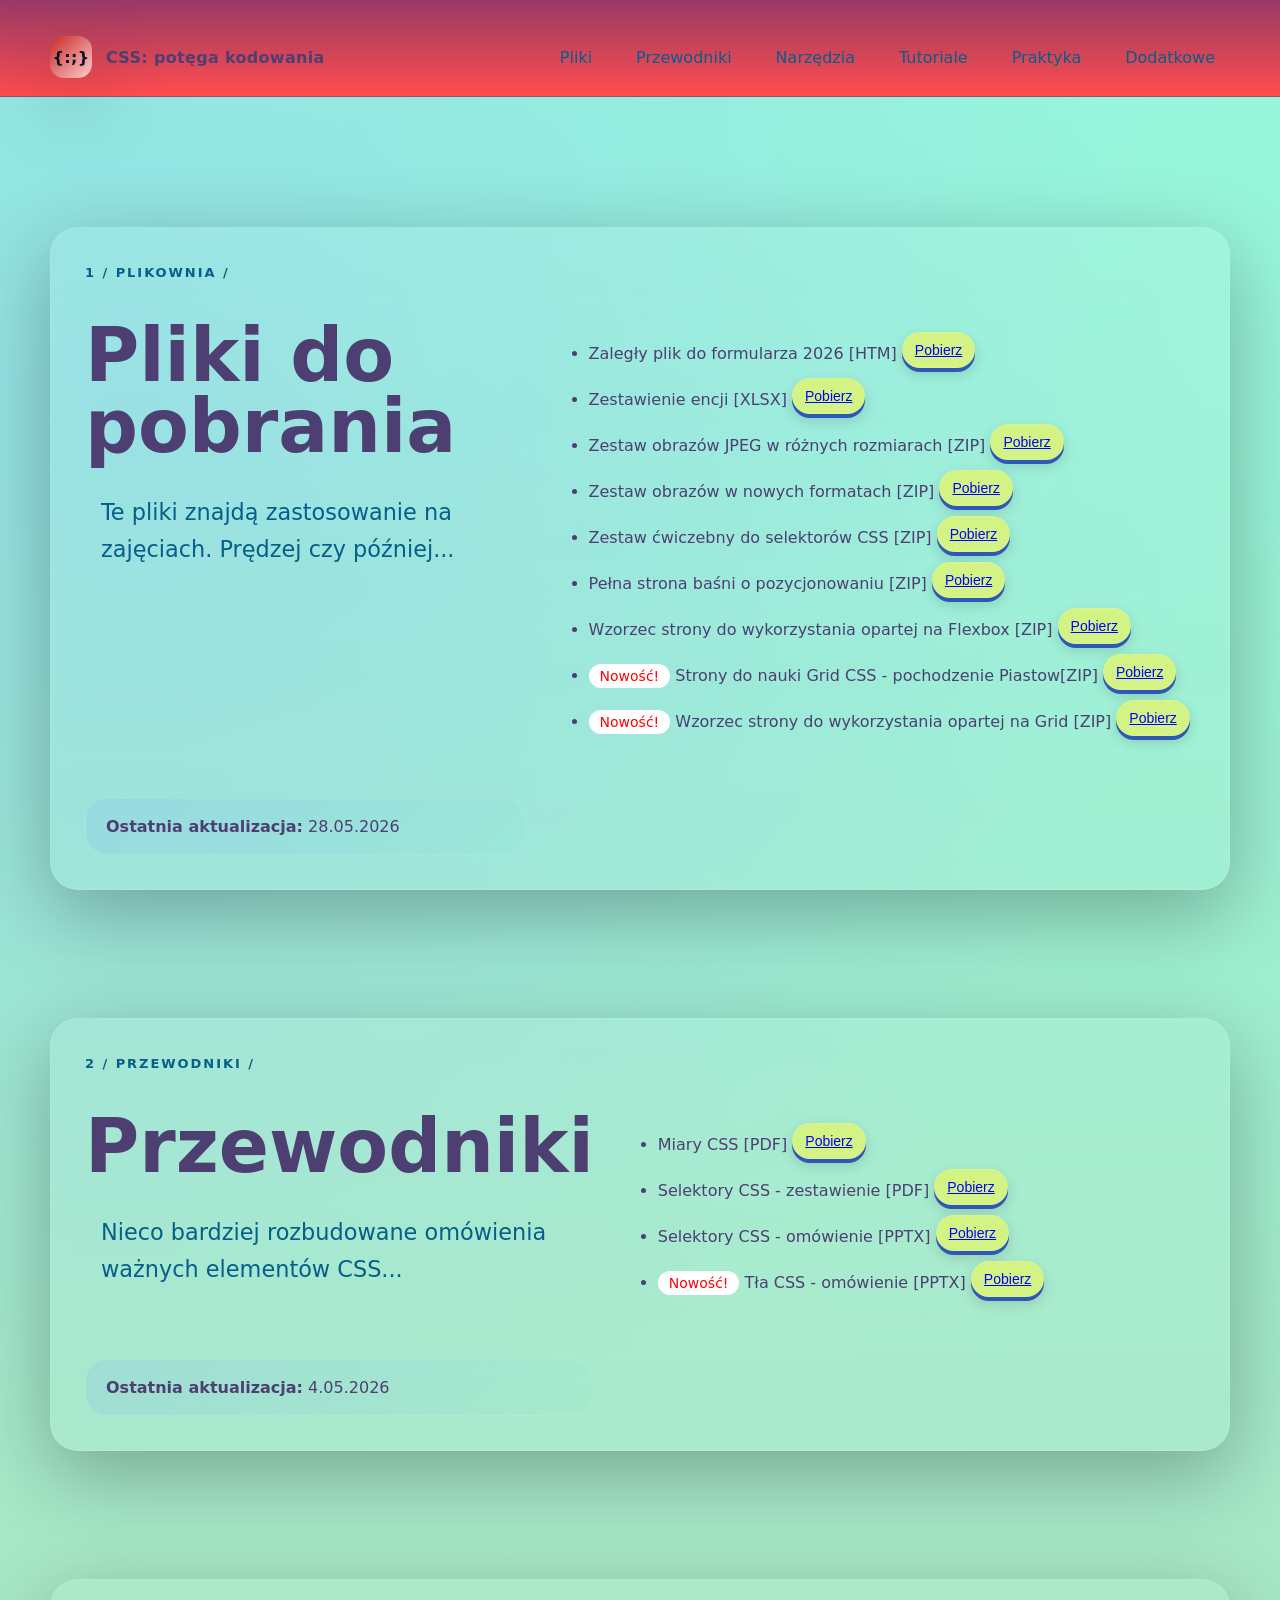
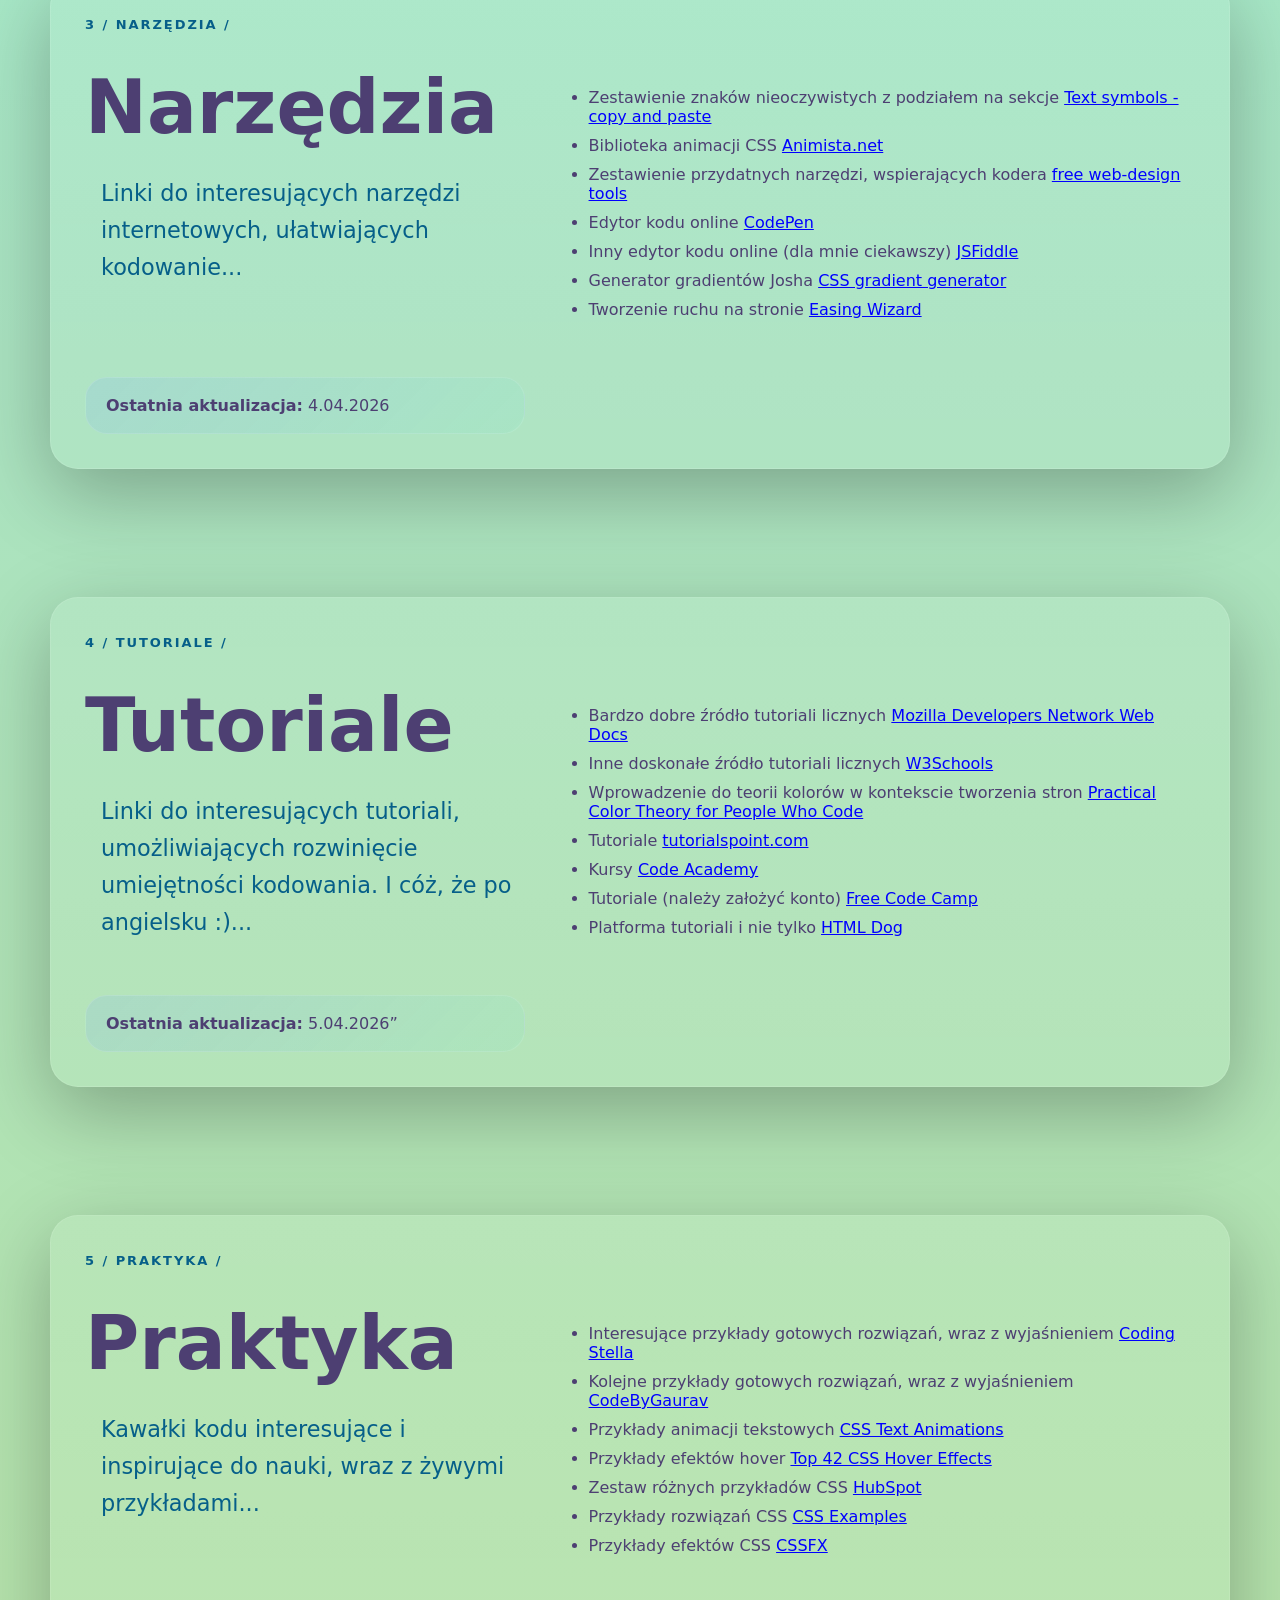
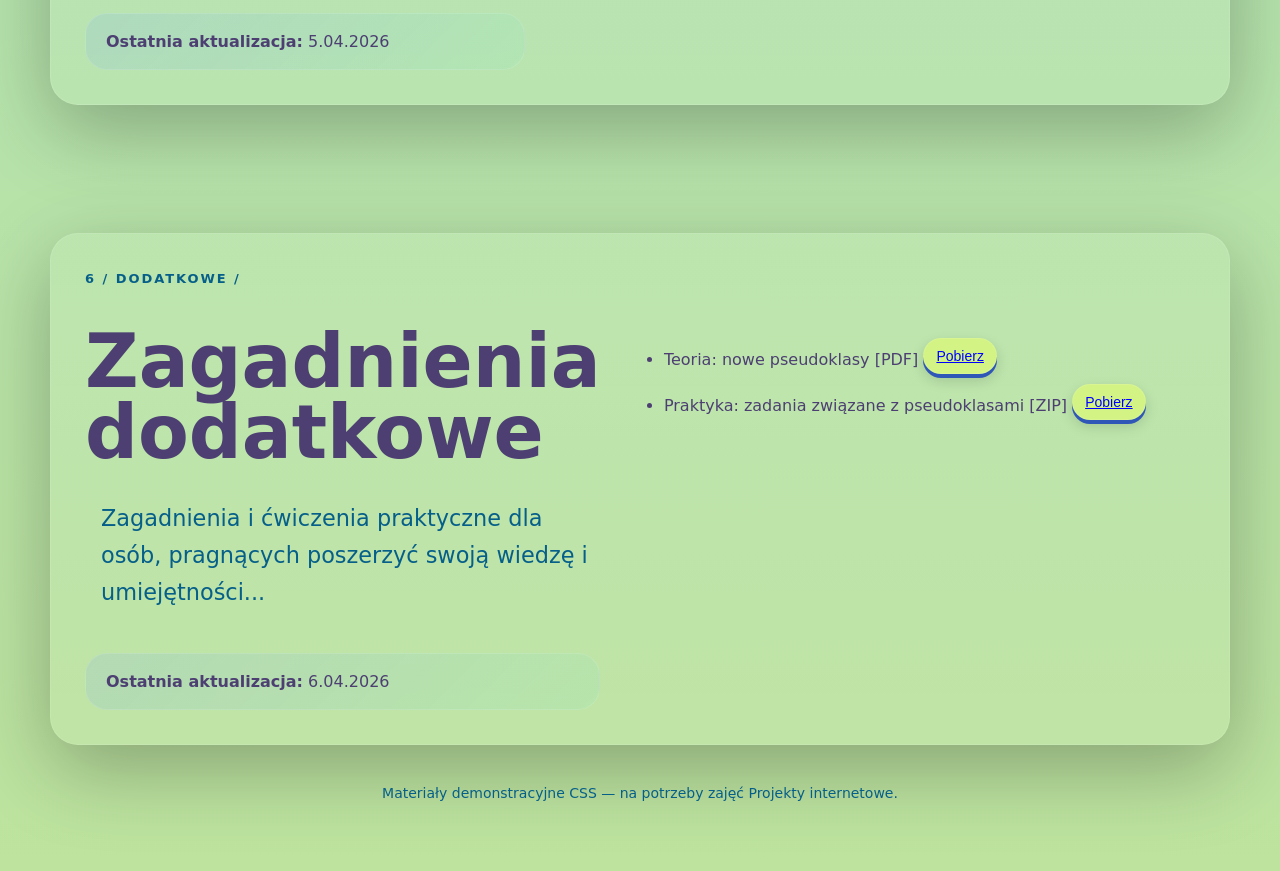
==== commit 999fa4a4: "Update index.html" ====
--- a/index.html
+++ b/index.html
@@ -443,6 +443,7 @@
           <!--
           <div class="chips">
             <span class="chip">Tu bym wstawił linki</span>
+          
             <span class="chip">:focus-visible</span>
             <span class="chip">:checked</span>
             <span class="chip">:nth-child()</span>
@@ -463,14 +464,15 @@
                 
                 <li>Zestaw obrazów w nowych formatach [ZIP] <button class="chip butt"><a href="downloads/imgNowe.zip" download>Pobierz</a></button></li>
                 <li>Zestaw ćwiczebny do selektorów CSS [ZIP] <button class="chip butt"><a href="downloads/kurs/selektory.zip" download>Pobierz</a></button></li>
-                <li><span class="new">Nowość!</span> Pełna strona baśni o pozycjonowaniu [ZIP] <button class="chip butt"><a href="downloads/kurs/BASNpozycjonowanieFullVersion.zip" download>Pobierz</a></button></li>
-                <li><span class="new">Nowość!</span> Wzorzec strony do wykorzystania opartej na Flexbox [ZIP] <button class="chip butt"><a href="downloads/kurs/wzorzecFlexbox.zip" download>Pobierz</a></button></li>
-                
+                <li>Pełna strona baśni o pozycjonowaniu [ZIP] <button class="chip butt"><a href="downloads/przewodniki/BASNpozycjonowanieFullVersion.zip" download>Pobierz</a></button></li>
+                <li>Wzorzec strony do wykorzystania opartej na Flexbox [ZIP] <button class="chip butt"><a href="downloads/przewodniki/wzorzecFlexbox.zip" download>Pobierz</a></button></li>
+                <li><span class="new">Nowość!</span> Strony do nauki Grid CSS - pochodzenie Piastow[ZIP] <button class="chip butt"><a href="downloads/przewodniki/grid-css-pochodzenie-piastow.zip" download>Pobierz</a></button></li>
+                <li><span class="new">Nowość!</span> Wzorzec strony do wykorzystania opartej na Grid [ZIP] <button class="chip butt"><a href="downloads/przewodniki/wzorzecGrid.zip" download>Pobierz</a></button></li>
               </ul>
             </div>
           </div>
           <div class="callout">
-            <strong>Ostatnia aktualizacja:</strong> 20.05.2026
+            <strong>Ostatnia aktualizacja:</strong> 28.05.2026
           </div>
         </div>
       </div>
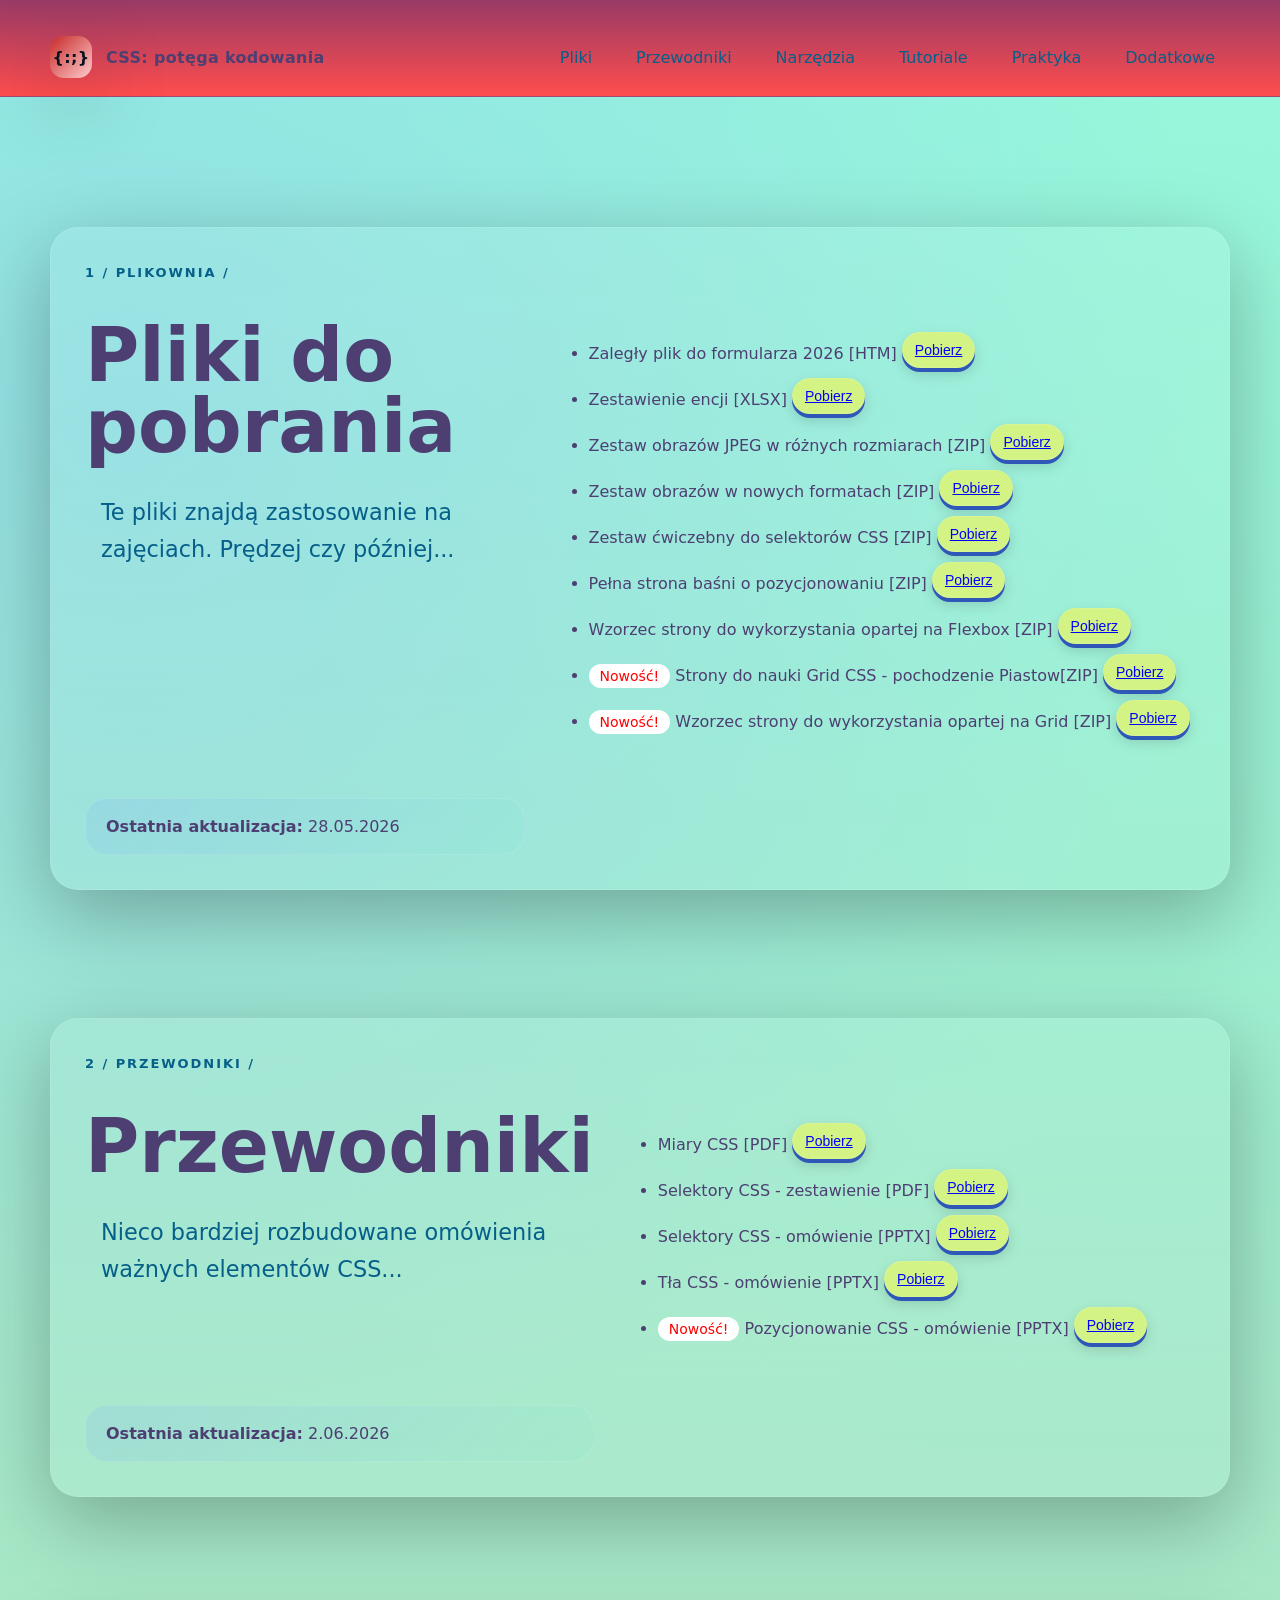
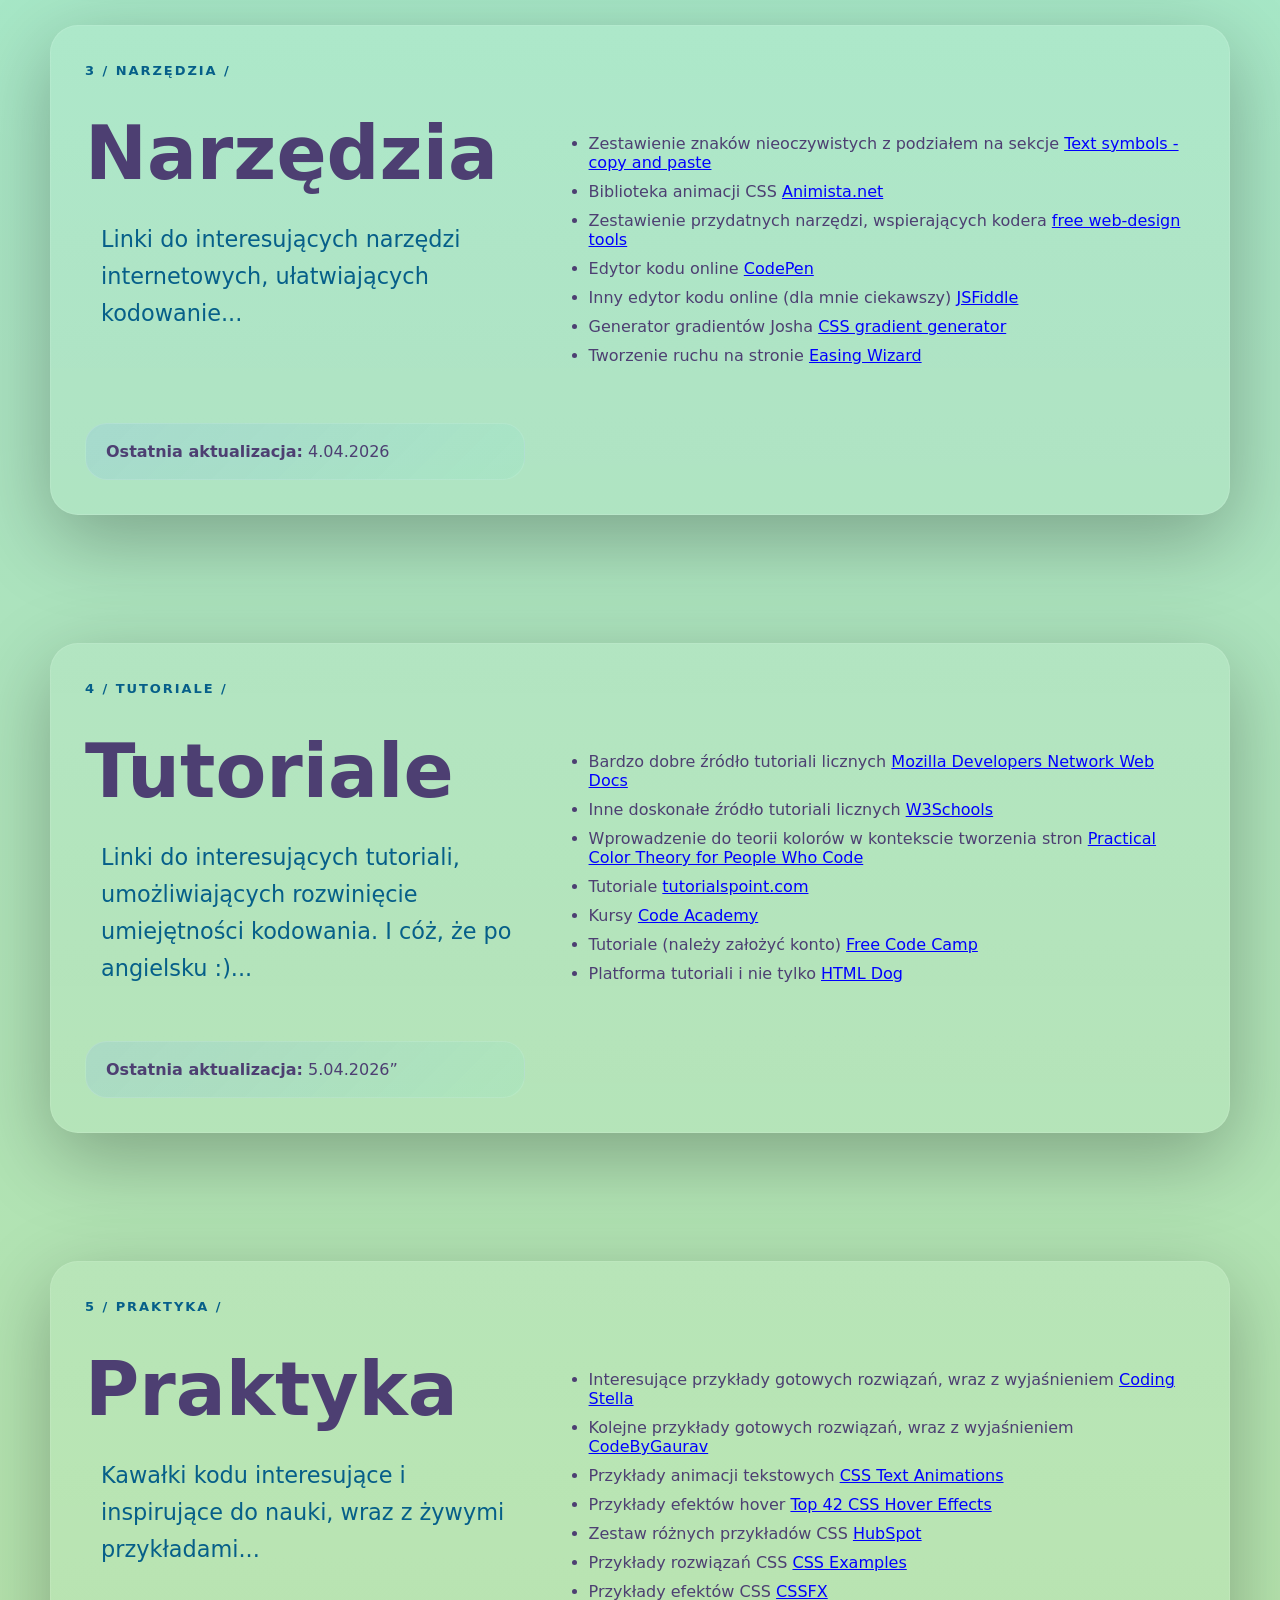
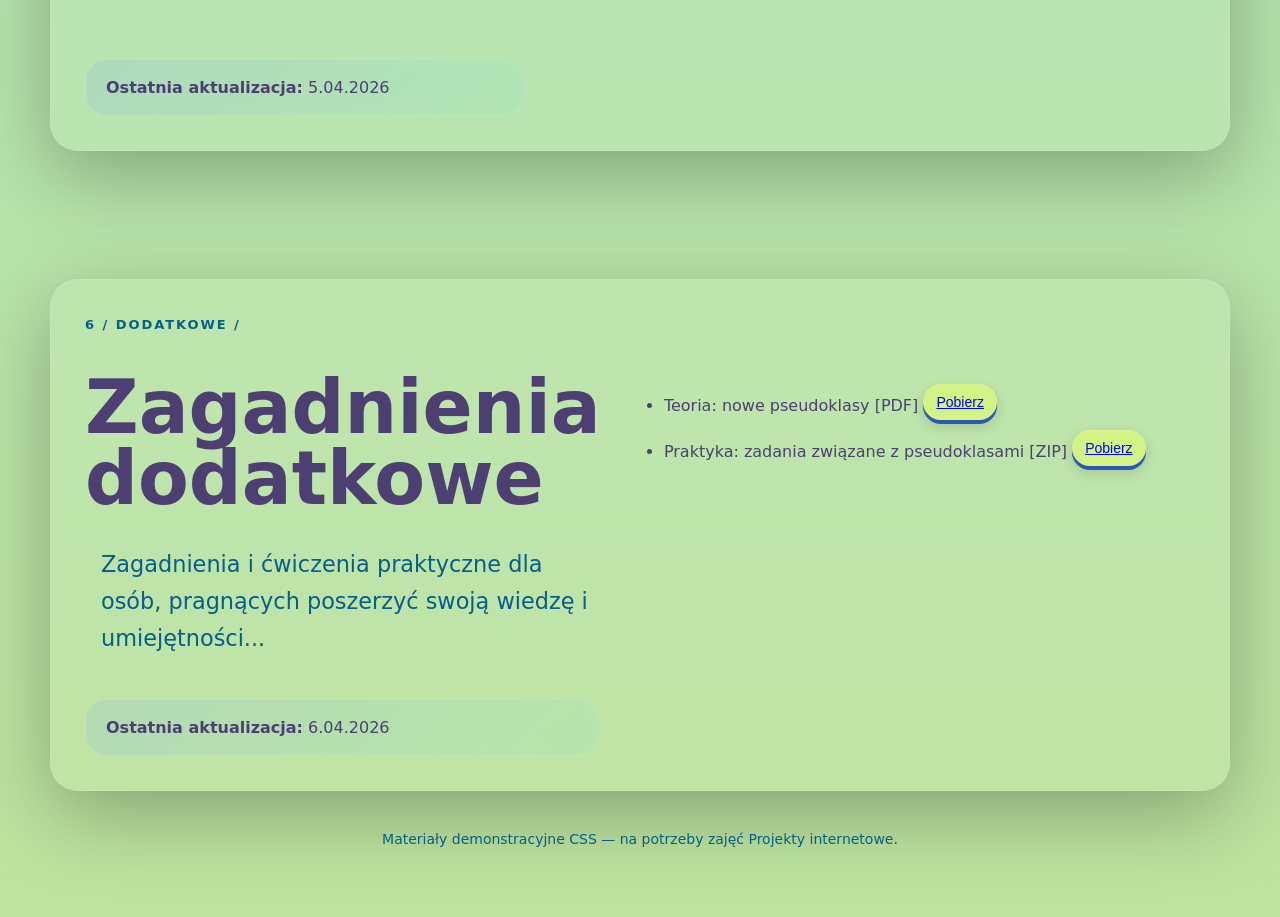
==== commit 0c7f05da: "Update index.html" ====
--- a/index.html
+++ b/index.html
@@ -506,12 +506,14 @@
                 <li>Miary CSS [PDF] <button class="chip butt"><a href="downloads/przewodniki/MiaryCSS.pdf" download>Pobierz</a></button></li>
                 <li>Selektory CSS - zestawienie [PDF] <button class="chip butt"><a href="downloads/przewodniki/Selektory_zestawienie.pdf" download>Pobierz</a></button></li>
                 <li>Selektory CSS - omówienie [PPTX] <button class="chip butt"><a href="downloads/przewodniki/Selektory CSS_v_02.pptx" download>Pobierz</a></button></li>
-                <li><span class="new">Nowość!</span> Tła CSS - omówienie [PPTX] <button class="chip butt"><a href="downloads/przewodniki/TłaCSS.pptx" download>Pobierz</a></button></li>
+                <li>Tła CSS - omówienie [PPTX] <button class="chip butt"><a href="downloads/przewodniki/TłaCSS.pptx" download>Pobierz</a></button></li>
+                <li><span class="new">Nowość!</span> Pozycjonowanie CSS - omówienie [PPTX] <button class="chip butt"><a href="downloads/przewodniki/PozycjonowanieCSS.pptx" download>Pobierz</a></button></li>
+
               </ul>
             </div>
           </div>
           <div class="callout">
-            <strong>Ostatnia aktualizacja:</strong> 4.05.2026
+            <strong>Ostatnia aktualizacja:</strong> 2.06.2026
           </div>
         </div>
       </div>
